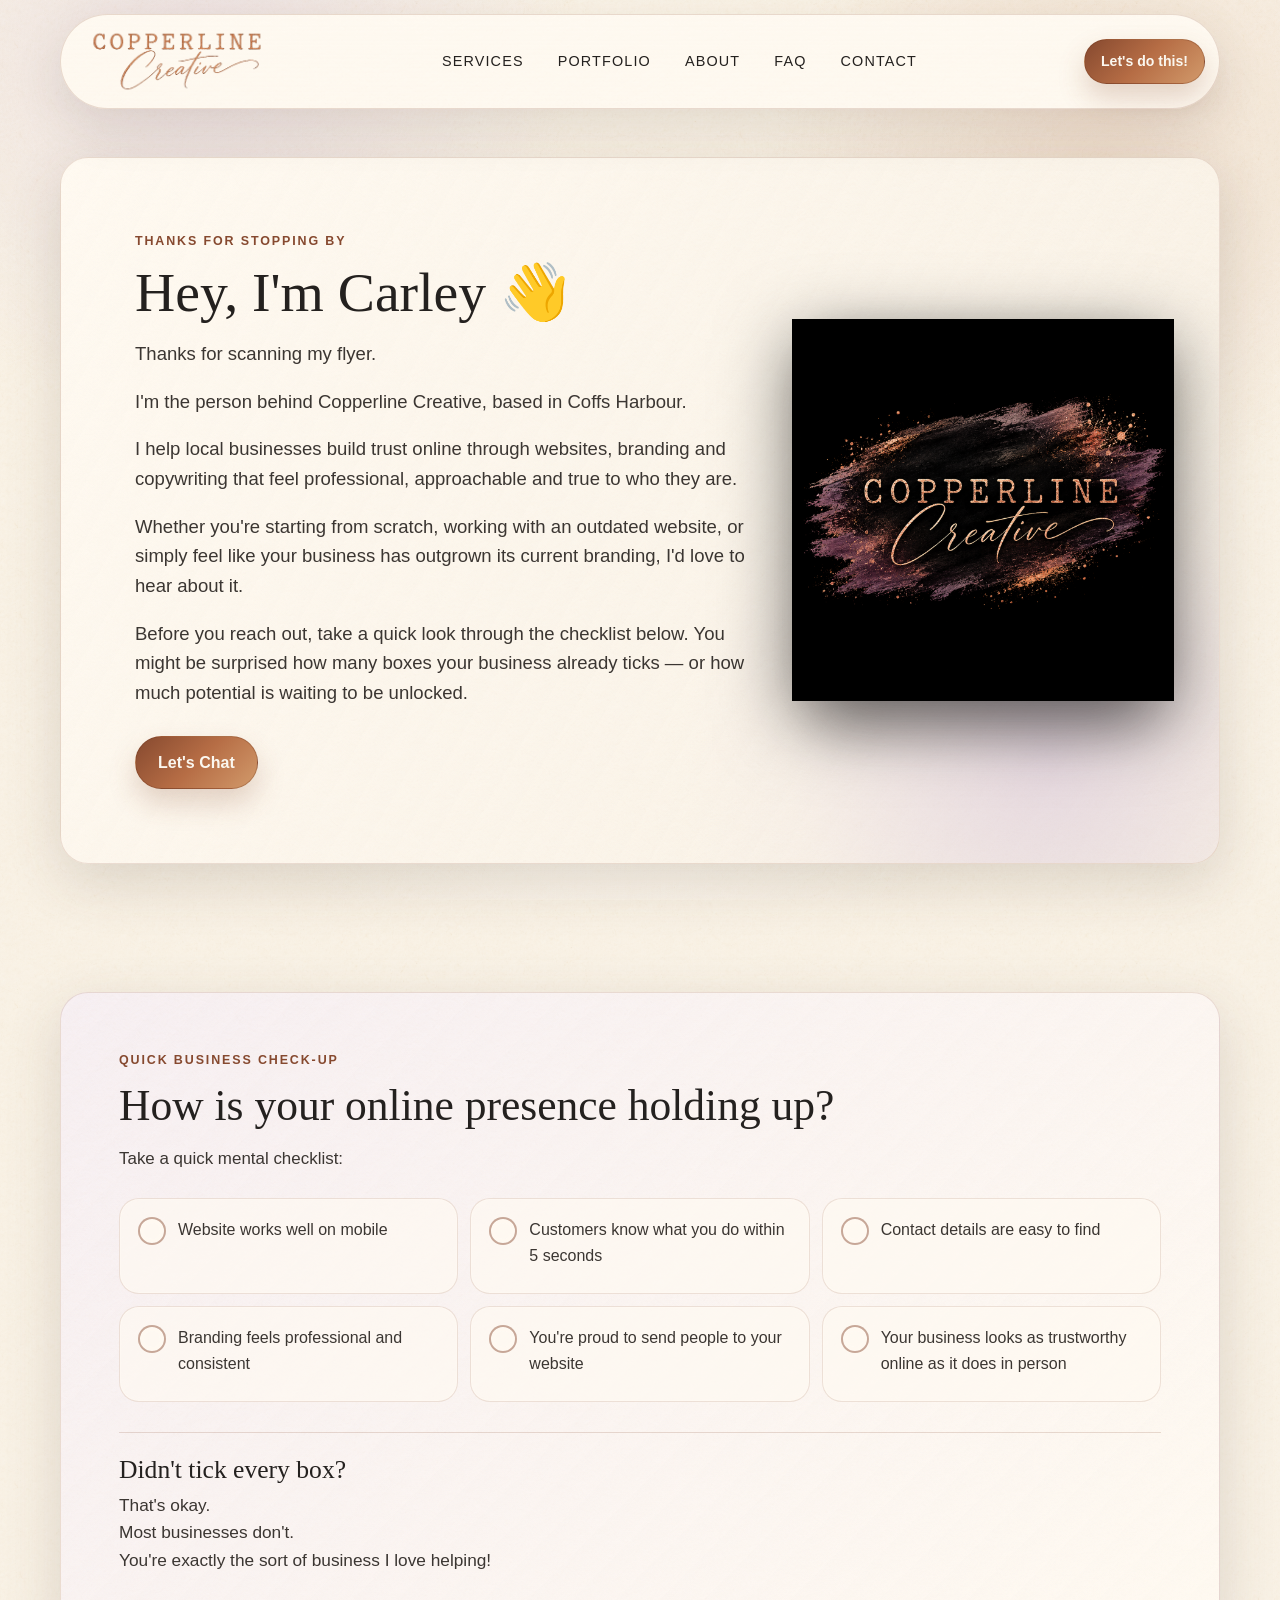
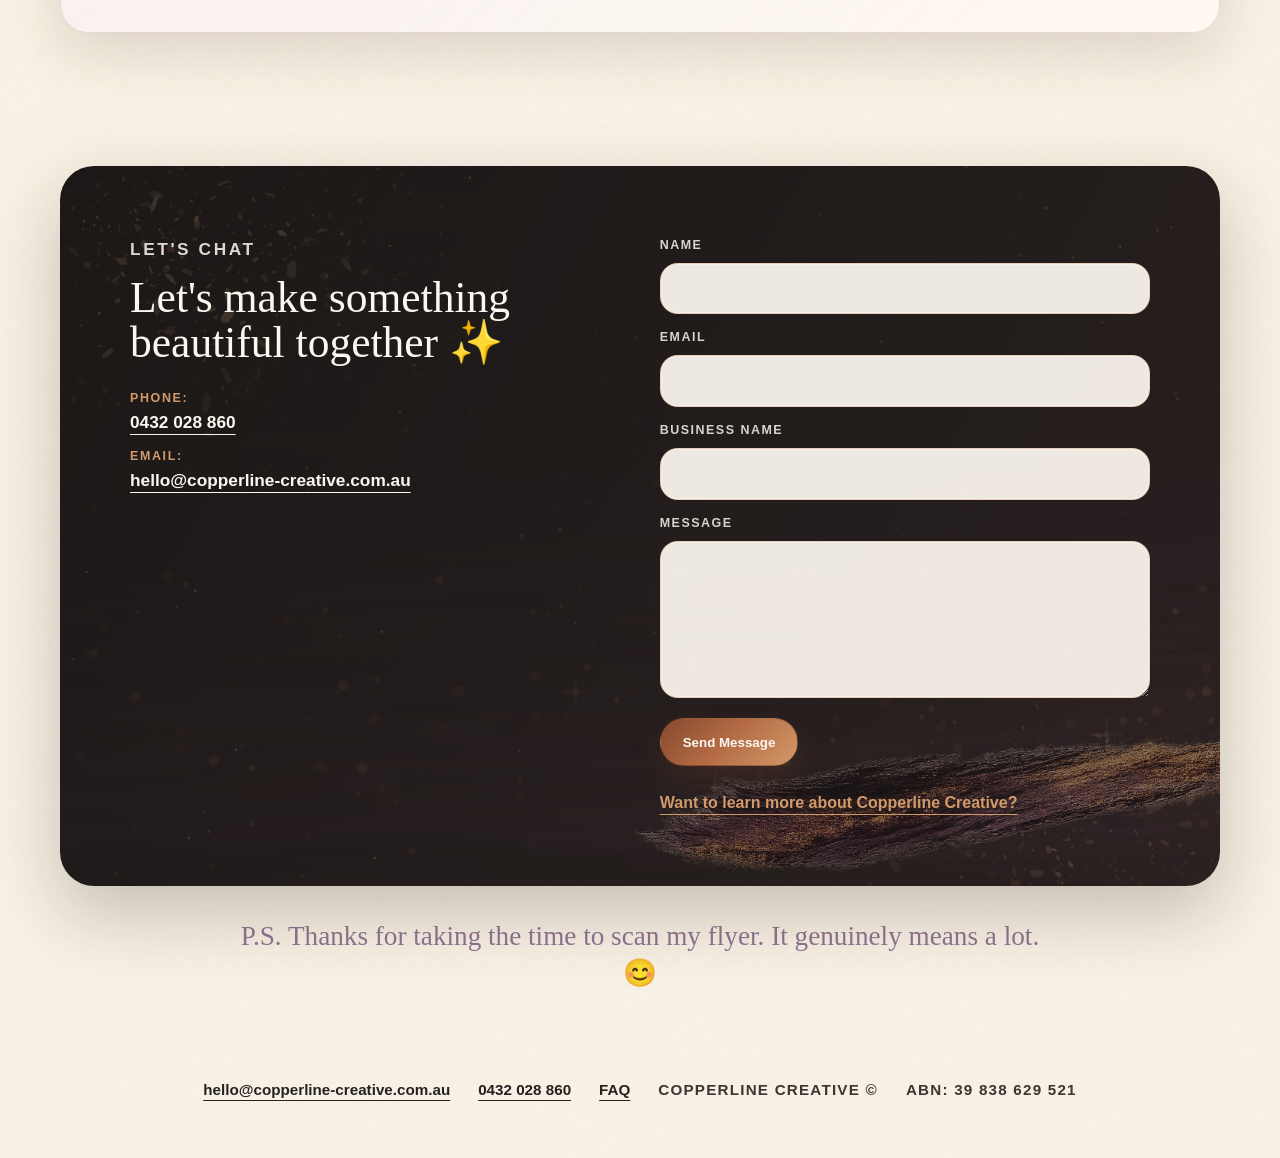
==== Copperline Creative/flyer/index.html @ 1ba13845 "Add flyer landing page" ====
<!doctype html>
<html lang="en">
  <head>
    <meta charset="utf-8">
    <meta name="viewport" content="width=device-width, initial-scale=1">
    <meta
      name="description"
      content="A warm welcome from Copperline Creative for local businesses who scanned Carley's printed flyer."
    >
    <title>Thanks for scanning | Copperline Creative</title>
    <link rel="icon" href="../Assets/brand/Favicon/favicon.ico">
    <link rel="apple-touch-icon" href="../Assets/brand/Favicon/apple-touch-icon.png">
    <link rel="stylesheet" href="../styles.css?v=flyer-20260601">
  </head>
  <body>
    <a class="skip-link" href="#main">Skip to content</a>

    <header class="site-header">
      <nav class="nav-wrap" aria-label="Primary navigation">
        <a class="brand-link" href="../index.html#main" aria-label="Copperline Creative home">
          <img
            src="../Assets/brand/logo/copperline-logo-header-transparent.png"
            alt="Copperline Creative"
          >
        </a>

        <div class="nav-links" aria-label="Site sections">
          <a href="../index.html#services">Services</a>
          <a href="../index.html#work">Portfolio</a>
          <a href="../index.html#about">About</a>
          <a href="../faq.html">FAQ</a>
          <a href="#contact">Contact</a>
        </div>

        <a class="button button-small" href="#contact">Let's do this!</a>
      </nav>
    </header>

    <main id="main">
      <section class="section-pad flyer-hero" aria-labelledby="flyer-hero-heading">
        <article class="bento-card flyer-hero-card">
          <div class="flyer-hero-copy">
            <p class="eyebrow">Thanks for stopping by</p>
            <h1 id="flyer-hero-heading">Hey, I'm Carley 👋</h1>
            <p>Thanks for scanning my flyer.</p>
            <p>
              I'm the person behind Copperline Creative, based in Coffs Harbour.
            </p>
            <p>
              I help local businesses build trust online through websites, branding and copywriting that feel professional, approachable and true to who they are.
            </p>
            <p>
              Whether you're starting from scratch, working with an outdated website, or simply feel like your business has outgrown its current branding, I'd love to hear about it.
            </p>
            <p>Before you reach out, take a quick look through the checklist below. You might be surprised how many boxes your business already ticks — or how much potential is waiting to be unlocked.</p>
            <a class="button" href="#contact">Let's Chat</a>
          </div>

          <div class="flyer-hero-mark" aria-label="Copperline Creative logo">
            <img
              src="../Assets/brand/logo/copperline-logo-smear-black.png"
              alt="Copperline Creative logo with black paint smear"
            >
          </div>
        </article>
      </section>

      <section class="section-pad flyer-check-section" aria-labelledby="check-heading">
        <article class="bento-card flyer-check-card">
          <div class="flyer-check-intro">
            <p class="eyebrow">Quick business check-up</p>
            <h2 id="check-heading">How is your online presence holding up?</h2>
            <p>Take a quick mental checklist:</p>
          </div>

          <div class="flyer-check-grid" aria-label="Online presence checklist">
            <p><span aria-hidden="true"></span> Website works well on mobile</p>
            <p><span aria-hidden="true"></span> Customers know what you do within 5 seconds</p>
            <p><span aria-hidden="true"></span> Contact details are easy to find</p>
            <p><span aria-hidden="true"></span> Branding feels professional and consistent</p>
            <p><span aria-hidden="true"></span> You're proud to send people to your website</p>
            <p><span aria-hidden="true"></span> Your business looks as trustworthy online as it does in person</p>
          </div>

          <div class="flyer-check-note">
            <h3>Didn't tick every box?</h3>
            <p>That's okay.</p>
            <p>Most businesses don't.</p>
            <p>You're exactly the sort of business I love helping!</p>
          </div>
        </article>
      </section>

      <section id="contact" class="section-pad flyer-contact-section" aria-labelledby="flyer-contact-heading">
        <article class="contact-panel flyer-contact-panel">
          <div class="contact-copy flyer-contact-copy">
            <p class="eyebrow">Let's chat</p>
            <h2 id="flyer-contact-heading">Let's make something beautiful together ✨</h2>
            <div class="flyer-contact-links" aria-label="Copperline Creative contact details">
              <p>
                <span>Phone:</span>
                <a href="tel:+61432028860">0432 028 860</a>
              </p>
              <p>
                <span>Email:</span>
                <a href="mailto:hello@copperline-creative.com.au">hello@copperline-creative.com.au</a>
              </p>
            </div>
          </div>

          <form
            class="flyer-contact-form"
            action="mailto:hello@copperline-creative.com.au"
            method="post"
            enctype="text/plain"
          >
            <label>
              <span>Name</span>
              <input type="text" name="name" autocomplete="name" required>
            </label>

            <label>
              <span>Email</span>
              <input type="email" name="email" autocomplete="email" required>
            </label>

            <label>
              <span>Business Name</span>
              <input type="text" name="business-name" autocomplete="organization">
            </label>

            <label>
              <span>Message</span>
              <textarea name="message" rows="5" required></textarea>
            </label>

            <button class="button" type="submit">Send Message</button>

            <a class="flyer-learn-more-link" href="../index.html">
              Want to learn more about Copperline Creative?
            </a>
          </form>

          <img
            class="contact-smear"
            src="../Assets/textures/paint-smears/source/copperline-smear-footer-transparent.png"
            alt=""
            aria-hidden="true"
          >
        </article>
      </section>

      <section class="flyer-signoff" aria-label="A note from Carley">
        <p>P.S. Thanks for taking the time to scan my flyer. It genuinely means a lot. 😊</p>
      </section>
    </main>

    <footer class="contact-section" aria-label="Copperline Creative contact details">
      <div class="footer-row">
        <a class="contact-link" href="mailto:hello@copperline-creative.com.au">
          hello@copperline-creative.com.au
        </a>

        <a class="contact-link" href="tel:+61432028860">0432 028 860</a>

        <a class="contact-link" href="../faq.html">FAQ</a>

        <span>Copperline Creative ©</span>

        <span>ABN: 39 838 629 521</span>
      </div>
    </footer>
  </body>
</html>
---- Copperline Creative/styles.css ----
:root {
  --ivory: #f7f0e5;
  --paper: #fbf7ef;
  --card: #fffaf2;
  --card-deep: #efe4d6;
  --charcoal: #24211f;
  --charcoal-soft: #3b3632;
  --copper: #b66d45;
  --copper-deep: #86492f;
  --bronze: #d29a6b;
  --lavender: #d7c5da;
  --lavender-deep: #8f7590;
  --sage-shadow: rgba(76, 54, 43, 0.16);
  --radius-lg: 28px;
  --radius-md: 20px;
  --max: 1160px;
}

* {
  box-sizing: border-box;
}

html {
  scroll-behavior: smooth;
}

body {
  margin: 0;
  color: var(--charcoal);
  font-family: Avenir, "Avenir Next", "Helvetica Neue", Arial, sans-serif;
  background-color: var(--ivory);
  background-image:
    linear-gradient(rgba(247, 240, 229, 0.5), rgba(247, 240, 229, 0.74)),
    url("Assets/textures/faint-noise-texture.png"),
    url("Assets/textures/warm-paper-texture.png");
  background-size: auto, 760px auto, 720px auto;
  line-height: 1.6;
}

body::before {
  position: fixed;
  inset: 0;
  z-index: -1;
  pointer-events: none;
  content: "";
  background:
    radial-gradient(circle at 16% 6%, rgba(215, 197, 218, 0.36), transparent 27%),
    radial-gradient(circle at 86% 18%, rgba(182, 109, 69, 0.15), transparent 25%),
    radial-gradient(circle at 48% 82%, rgba(255, 250, 242, 0.7), transparent 34%);
}

img {
  display: block;
  max-width: 100%;
}

a {
  color: inherit;
}

.skip-link {
  position: absolute;
  top: 12px;
  left: 12px;
  z-index: 20;
  padding: 10px 14px;
  color: var(--paper);
  background: var(--charcoal);
  border-radius: 999px;
  transform: translateY(-140%);
}

.skip-link:focus {
  transform: translateY(0);
}

.site-header {
  position: sticky;
  top: 0;
  z-index: 10;
  padding: 14px 22px 0;
}

.nav-wrap {
  width: min(var(--max), 100%);
  min-height: 76px;
  margin: 0 auto;
  padding: 10px 14px 10px 18px;
  display: flex;
  align-items: center;
  justify-content: space-between;
  gap: 18px;
  border: 1px solid rgba(134, 73, 47, 0.18);
  border-radius: 999px;
  background:
    linear-gradient(rgba(255, 250, 242, 0.88), rgba(255, 250, 242, 0.8)),
    url("Assets/textures/warm-paper-texture-card.png");
  background-size: cover;
  box-shadow: 0 18px 50px rgba(63, 43, 32, 0.12);
  backdrop-filter: blur(16px);
}

.brand-link {
  width: 196px;
  flex: 0 0 auto;
}

.nav-links {
  display: flex;
  align-items: center;
  gap: clamp(14px, 3vw, 34px);
  font-size: 0.9rem;
  letter-spacing: 0.08em;
  text-transform: uppercase;
}

.nav-links a {
  text-decoration: none;
}

.nav-links a:hover,
.contact-link:hover {
  color: var(--copper-deep);
}

.nav-links a[aria-current="page"] {
  color: var(--copper-deep);
  text-decoration: underline;
  text-decoration-thickness: 1px;
  text-underline-offset: 0.45em;
}

.button {
  display: inline-flex;
  align-items: center;
  justify-content: center;
  min-height: 48px;
  padding: 13px 22px;
  border: 1px solid rgba(105, 51, 28, 0.28);
  border-radius: 999px;
  color: var(--paper);
  background: linear-gradient(135deg, var(--copper-deep), var(--copper), var(--bronze));
  box-shadow: 0 14px 28px rgba(134, 73, 47, 0.22);
  font-weight: 800;
  text-decoration: none;
  white-space: nowrap;
  transition: transform 180ms ease, box-shadow 180ms ease, border-color 180ms ease;
}

.button:hover {
  transform: translateY(-1px);
  box-shadow: 0 18px 34px rgba(134, 73, 47, 0.25);
}

.button-small {
  min-height: 42px;
  padding: 10px 16px;
  font-size: 0.88rem;
  white-space: nowrap;
}

.button-ghost {
  color: var(--charcoal);
  background: rgba(255, 250, 242, 0.58);
  box-shadow: none;
}

.section-pad {
  width: min(var(--max), calc(100% - 32px));
  margin: 0 auto;
  padding: clamp(48px, 7vw, 86px) 0;
  scroll-margin-top: 128px;
}

.studio-board {
  padding-top: clamp(24px, 4.5vw, 48px);
}

.eyebrow,
.card-kicker {
  margin: 0 0 12px;
  color: var(--copper-deep);
  font-size: 0.78rem;
  font-weight: 900;
  letter-spacing: 0.15em;
  text-transform: uppercase;
}

h1,
h2,
h3,
p {
  overflow-wrap: anywhere;
}

h1,
h2,
h3 {
  margin: 0;
  line-height: 1.03;
  font-family: Charter, Georgia, "Times New Roman", serif;
  font-weight: 500;
}

h1 {
  font-size: clamp(2.35rem, 4.35vw, 4.1rem);
}

h2 {
  font-size: clamp(1.8rem, 3.4vw, 3.25rem);
}

h3 {
  font-size: clamp(1.26rem, 2vw, 1.8rem);
}

p {
  color: var(--charcoal-soft);
}

.bento-card {
  position: relative;
  overflow: hidden;
  border: 1px solid rgba(134, 73, 47, 0.16);
  border-radius: var(--radius-lg);
  background:
    linear-gradient(rgba(255, 250, 242, 0.86), rgba(255, 250, 242, 0.92)),
    url("Assets/textures/warm-paper-texture-card.png");
  background-size: cover;
  box-shadow: 0 18px 56px var(--sage-shadow);
}

.bento-card::after {
  position: absolute;
  inset: 0;
  pointer-events: none;
  content: "";
  opacity: 0.16;
  background-image: url("Assets/textures/faint-noise-texture.png");
  background-size: 560px auto;
  mix-blend-mode: multiply;
}

.dark-card {
  color: var(--paper);
  border-color: rgba(210, 154, 107, 0.34);
  background:
    linear-gradient(145deg, rgba(11, 10, 10, 0.97), rgba(44, 35, 34, 0.94)),
    url("Assets/backgrounds/about-me.png");
  background-size: 120% cover
  background-position: center top;
}

.dark-card::before {
  position: absolute;
  inset: 0;
  pointer-events: none;
  content: "";

  opacity: 0.34;
  background-image: url("Assets/backgrounds/about-me.png");
  background-size: cover;
  mix-blend-mode: screen;
}

.dark-card .card-kicker,
.dark-card .eyebrow {
  color: var(--bronze);
}

.dark-card p {
  color: rgba(251, 247, 239, 0.84);
}

.bento-board {
  display: grid;
  grid-template-columns: repeat(12, minmax(0, 1fr));
  grid-template-rows: repeat(5, minmax(98px, auto));
  gap: 18px;
}

.headline-card {
  grid-column: 6 / 13;
  grid-row: 2 / 6;
  padding: clamp(28px, 4.2vw, 48px);
  display: flex;
  flex-direction: column;
  justify-content: space-between;
}

.headline-card p:not(.eyebrow) {
  max-width: 650px;
  margin: 20px 0 0;
  font-size: clamp(1rem, 1.35vw, 1.15rem);
}

.hero-actions {
  display: flex;
  flex-wrap: wrap;
  gap: 14px;
  margin-top: 32px;
}

.brand-statement-card {
  grid-column: 1 / 6;
  grid-row: 2 / 6;
  min-height: 570px;
  display: grid;
  place-items: center;
  padding: 0;
  background: #030303;
}

.brand-statement-card img {
  position: relative;
  z-index: 1;
  width: min(610px, 116%);
  height: auto;
  max-width: none;
  filter: drop-shadow(0 22px 45px rgba(0, 0, 0, 0.52));
}

.brand-statement-card::before {
  display: none;
}

.compact-card,
.hero-work-card {
  padding: 26px;
}

.hero-work-card h2 {
  font-size: clamp(1.45rem, 2.15vw, 2.05rem);
}

.hero-work-card {
  grid-column: 6 / 13;
  grid-row: 4 / 6;
  min-height: 0;
  display: grid;
  grid-template-columns: minmax(190px, 0.44fr) 1fr;
}

.hero-work-card img {
  width: 100%;
  height: 100%;
  object-fit: cover;
  filter: saturate(0.88) contrast(0.95);
}

.hero-work-card div {
  padding: 24px;
  align-self: center;
}

.section-heading {
  max-width: 780px;
  margin-bottom: 30px;
}

.narrow-heading p:not(.eyebrow),
.portfolio-heading p:not(.eyebrow) {
  max-width: 680px;
  font-size: 1.05rem;
}

.service-row {
  display: grid;
  grid-template-columns: repeat(3, minmax(0, 1fr));
  gap: 18px;
}

.service-card {

  padding: clamp(26px, 3vw, 34px);

  min-height: 330px;

  position: relative;

  padding-bottom: 70px;

}
.service-price {
  position: absolute;
  right: clamp(26px, 3vw, 34px);
  bottom: clamp(26px, 3vw, 34px);

  margin: 0;
  font-size: 0.82rem;
  font-weight: 700;
  letter-spacing: 0.12em;
  text-transform: uppercase;
  color: #8a4a35;
}

.lavender-card {
  background:
    linear-gradient(rgba(245, 238, 246, 0.84), rgba(247, 240, 229, 0.88)),
    url("Assets/textures/warm-paper-texture-card.png");
}

.copper-card {
  background:
    linear-gradient(135deg, rgba(255, 250, 242, 0.92), rgba(235, 194, 166, 0.58)),
    url("Assets/textures/warm-paper-texture-card.png");
}

.service-icon-wrap {
  width: 58px;
  height: 58px;
  display: grid;
  place-items: center;
  flex: 0 0 auto;
  border-radius: 999px;
  background: rgba(255, 250, 242, 0.76);
  box-shadow: inset 0 0 0 1px rgba(134, 73, 47, 0.12);
}

.service-title-row {
  position: relative;
  z-index: 1;
  display: flex;
  align-items: center;
  gap: 14px;
  margin-bottom: 28px;
}

.service-title-row .card-kicker {
  margin: 0;
}

.service-icon-wrap img {
  width: 72%;
  height: 72%;
  object-fit: contain;
}

.values-strip {
  width: min(var(--max), calc(100% - 32px));
  margin: 0 auto;
  display: grid;
  grid-template-columns: repeat(3, minmax(0, 1fr));
  border: 1px solid rgba(134, 73, 47, 0.16);
  border-radius: 999px;
  background:
    linear-gradient(rgba(255, 250, 242, 0.88), rgba(255, 250, 242, 0.78)),
    url("Assets/textures/warm-paper-texture-card.png");
  background-size: cover;
  box-shadow: 0 18px 48px rgba(76, 54, 43, 0.12);
  overflow: hidden;
}

.value-item {
  display: flex;
  align-items: center;
  gap: 14px;
  min-width: 0;
  padding: 20px 24px;
}

.value-item + .value-item {
  border-left: 1px solid rgba(134, 73, 47, 0.14);
}

.value-icon {
  width: 84px;
  height: 84px;
  flex: 0 0 84px;
  object-fit: contain;
}

.value-item div {
  min-width: 0;
}

.value-item h2 {
  margin: 0;
  font-family: Avenir, "Avenir Next", "Helvetica Neue", Arial, sans-serif;
  font-size: 0.82rem;
  font-weight: 900;
  letter-spacing: 0.12em;
  text-transform: uppercase;
}

.value-item p {
  margin: 3px 0 0;
  font-size: 0.95rem;
}

.service-card h3 {
  margin-bottom: 14px;
}

.portfolio-strip {
  display: grid;
  grid-template-columns: repeat(3, minmax(0, 1fr));
  align-items: stretch;
  gap: 20px;
  padding-top: 10px;
}

.project-tile {
  min-width: 0;
}

.portfolio-proof-card {
  display: flex;
  flex-direction: column;
  padding: 14px;
  border: 1px solid rgba(134, 73, 47, 0.16);
  border-radius: 30px;
  background:
    linear-gradient(rgba(255, 250, 242, 0.8), rgba(255, 250, 242, 0.9)),
    url("Assets/textures/warm-paper-texture-card.png");
  background-size: cover;
  box-shadow: 0 18px 50px rgba(76, 54, 43, 0.13);
}

.project-image {

  aspect-ratio: 16 / 10;

  overflow: hidden;

  border: 1px solid rgba(134, 73, 47, 0.18);

  border-radius: 26px;

  background: var(--card-deep);

  box-shadow: 0 18px 48px rgba(76, 54, 43, 0.16);

  transition: transform 180ms ease, border-color 180ms ease, box-shadow 180ms ease;

}

.project-image-pair {
  display: grid;
  grid-template-columns: 1.08fr 0.92fr;
  gap: 10px;
  padding: 10px;
}

.project-tile:hover .project-image {
  transform: translateY(-4px);
  border-color: rgba(182, 109, 69, 0.56);
  box-shadow: 0 26px 56px rgba(76, 54, 43, 0.22);
}

.project-image img {
  width: 100%;
  height: 100%;
  object-fit: contain;
  object-position: center;
  filter: saturate(0.82) contrast(0.96);
  transition: transform 220ms ease, filter 220ms ease;
}

.project-image-pair img {
  border-radius: 18px;
}

.project-tile:hover .project-image img {
  transform: scale(1.025);
  filter: saturate(1) contrast(1.02);
}

.project-caption {
  padding: 22px 6px 4px;
}

.project-caption h3 {
  margin-bottom: 10px;
}

.scope-list {
  position: relative;
  z-index: 1;
  display: flex;
  flex-wrap: wrap;
  gap: 8px;
  list-style: none;
  margin: 18px 0 0;
  padding: 0;
}

.scope-list li {
  padding: 7px 10px;
  border: 1px solid rgba(134, 73, 47, 0.16);
  border-radius: 999px;
  color: var(--copper-deep);
  background: rgba(255, 250, 242, 0.7);
  font-size: 0.76rem;
  font-weight: 900;
  letter-spacing: 0.06em;
  text-transform: uppercase;
}

.concept-grid {
  aspect-ratio: 1 / 1;
  display: grid;
  grid-template-columns: repeat(2, minmax(0, 1fr));
  gap: 10px;
}

.concept-swatch {
  display: grid;
  place-items: center;
  overflow: hidden;
  border: 1px solid rgba(134, 73, 47, 0.16);
  border-radius: 22px;
  background: var(--card-deep);
  box-shadow: inset 0 0 0 1px rgba(255, 250, 242, 0.4);
}

.concept-swatch img {
  width: 100%;
  height: 100%;
  object-fit: cover;
}

.mark-swatch {
  padding: 20px;
  background: rgba(36, 33, 31, 0.96);
}

.mark-swatch img {
  height: auto;
  object-fit: contain;
}

.atmosphere-swatch {
  background: #090807;
}

.atmosphere-swatch img {
  width: 145%;
  max-width: none;
  opacity: 0.92;
}

.detail-swatch {
  background: linear-gradient(135deg, var(--charcoal), #4a3345);
}

.detail-swatch img {
  opacity: 0.72;
  mix-blend-mode: screen;
}

.about-process-grid {
  display: grid;
  grid-template-columns: 1.05fr 0.95fr;
  gap: 18px;
}

.about-card,
.process-card {
  padding: clamp(32px, 4.5vw, 54px);
}

.about-card {
  position: relative;
  overflow: hidden;
  isolation: isolate;
  background:
    linear-gradient(rgba(18, 12, 28, 0.26), rgba(18, 12, 28, 0.62)),
    url("Assets/backgrounds/about-me.png") center / cover no-repeat;
  background-color: transparent;
  background-size: 112% 112%;
  background-position: center;
}

.about-card::before,
.about-card::after {
  display: none;
}

.about-card p {
  max-width: 720px;
  font-size: 1.05rem;
}

.process-card {
  background:
    linear-gradient(rgba(245, 238, 246, 0.76), rgba(255, 250, 242, 0.9)),
    url("Assets/textures/warm-paper-texture-card.png");
}

.process-list {
  position: relative;
  z-index: 1;
  list-style: none;
  margin: 28px 0 0;
  padding: 0;
  display: grid;
  gap: 16px;
}

.process-list li {
  padding-top: 18px;
  border-top: 1px solid rgba(134, 73, 47, 0.18);
}

.process-list span {
  display: inline-flex;
  margin-bottom: 8px;
  color: var(--copper-deep);
  font-size: 0.78rem;
  font-weight: 900;
  letter-spacing: 0.14em;
}

.process-list h3 {
  margin-bottom: 8px;
}

.faq-hero {
  padding-top: clamp(24px, 4.5vw, 48px);
  padding-bottom: clamp(28px, 5vw, 58px);
}

.faq-hero-card {
  min-height: 430px;
  display: grid;
  grid-template-columns: minmax(0, 1fr) minmax(220px, 0.42fr);
  align-items: center;
  gap: clamp(24px, 5vw, 70px);
  padding: clamp(34px, 6vw, 74px);
  background:
    linear-gradient(120deg, rgba(255, 250, 242, 0.9), rgba(247, 240, 229, 0.72)),
    url("Assets/textures/warm-paper-texture-card.png");
}

.faq-hero-card::before {
  position: absolute;
  right: -14%;
  bottom: -34%;
  width: min(680px, 68vw);
  aspect-ratio: 1 / 1;
  pointer-events: none;
  content: "";
  background:
    radial-gradient(circle, rgba(215, 197, 218, 0.52), rgba(215, 197, 218, 0.08) 48%, transparent 68%);
}

.faq-hero-copy,
.faq-hero-mark,
.faq-item summary,
.faq-item p {
  position: relative;
  z-index: 1;
}

.faq-hero-copy p:not(.eyebrow) {
  max-width: 690px;
  margin: 20px 0 0;
  font-size: clamp(1.02rem, 1.45vw, 1.2rem);
}

.faq-hero-mark {
  width: min(260px, 100%);
  justify-self: center;
  opacity: 0.9;
  filter: drop-shadow(0 22px 34px rgba(76, 54, 43, 0.14));
}

.faq-section {
  padding-top: 26px;
}

.faq-list {
  display: grid;
  gap: 14px;
}

.faq-item {
  padding: 0;
}

.faq-item:nth-child(3n + 2) {
  background:
    linear-gradient(rgba(245, 238, 246, 0.78), rgba(255, 250, 242, 0.9)),
    url("Assets/textures/warm-paper-texture-card.png");
}

.faq-item:nth-child(3n) {
  background:
    linear-gradient(135deg, rgba(255, 250, 242, 0.92), rgba(235, 194, 166, 0.42)),
    url("Assets/textures/warm-paper-texture-card.png");
}

.faq-item summary {
  display: flex;
  align-items: center;
  justify-content: space-between;
  gap: 18px;
  padding: clamp(20px, 3vw, 28px);
  color: var(--charcoal);
  font-family: Charter, Georgia, "Times New Roman", serif;
  font-size: clamp(1.18rem, 2vw, 1.55rem);
  line-height: 1.12;
  cursor: pointer;
  list-style: none;
}

.faq-item summary::-webkit-details-marker {
  display: none;
}

.faq-item summary::after {
  width: 34px;
  height: 34px;
  display: grid;
  place-items: center;
  flex: 0 0 auto;
  border: 1px solid rgba(134, 73, 47, 0.18);
  border-radius: 999px;
  color: var(--copper-deep);
  background: rgba(255, 250, 242, 0.72);
  content: "+";
  font-family: Avenir, "Avenir Next", "Helvetica Neue", Arial, sans-serif;
  font-size: 1.35rem;
  font-weight: 700;
  line-height: 1;
}

.faq-item[open] summary::after {
  content: "−";
}

.faq-item p {
  max-width: 920px;
  margin: -8px 0 0;
  padding: 0 clamp(20px, 3vw, 28px) clamp(22px, 3vw, 30px);
  font-size: 1.02rem;
}

.faq-cta-wrap {
  padding-top: 22px;
}

.faq-cta-panel {
  min-height: 340px;
}

.contact-section {
  width: min(var(--max), calc(100% - 32px));
  margin: 0 auto;
  padding: 24px 0 56px;
  scroll-margin-top: 128px;
}

.contact-panel {
  position: relative;
  overflow: hidden;
  min-height: 420px;
  display: flex;
  align-items: center;
  padding: clamp(34px, 6vw, 70px);
  border-radius: 34px;
  color: var(--paper);
  background:
    linear-gradient(120deg, rgba(28, 25, 24, 0.94), rgba(44, 35, 34, 0.88)),
    url("Assets/backgrounds/copperline-footer-background-web.png");
  background-size: cover;
  background-position: center;
  box-shadow: 0 28px 70px rgba(40, 30, 26, 0.24);
}

.contact-panel::before {
  position: absolute;
  inset: 0;
  pointer-events: none;
  content: "";
  opacity: 0.32;
  background-image: url("Assets/textures/copper-speckle-overlay.png");
  background-size: cover;
  mix-blend-mode: screen;
}

.contact-copy,
.footer-row {
  position: relative;
  z-index: 1;
}

.contact-copy p {
  max-width: 630px;
  color: rgba(251, 247, 239, 0.86);
  font-size: 1.08rem;
}

.contact-copy h2 {
  max-width: 760px;
}

.contact-copy .button {
  margin-top: 20px;
}

.contact-smear {
  position: absolute;
  right: -80px;
  bottom: -24px;
  width: min(680px, 70vw);
  opacity: 0.42;
}

.footer-row {
  display: flex;
  align-items: center;
  justify-content: center;
  flex-wrap: wrap;
  gap: 16px 28px;
  padding: 18px 24px 0;
  color: var(--charcoal-soft);
  font-size: 0.95rem;
}

.footer-row span {
  font-weight: 800;
  letter-spacing: 0.08em;
  text-transform: uppercase;
}

.contact-link {
  color: var(--charcoal);
  font-weight: 800;
  text-decoration-thickness: 1px;
  text-underline-offset: 0.35em;
}

.flyer-hero {
  padding-top: clamp(24px, 4.5vw, 48px);
  padding-bottom: clamp(34px, 5.5vw, 66px);
}

.flyer-hero-card {
  min-height: 560px;
  display: grid;
  grid-template-columns: minmax(0, 1fr) minmax(280px, 0.52fr);
  align-items: center;
  gap: clamp(24px, 5vw, 70px);
  padding: clamp(34px, 6vw, 74px);
  background:
    linear-gradient(120deg, rgba(255, 250, 242, 0.91), rgba(247, 240, 229, 0.72)),
    url("Assets/textures/warm-paper-texture-card.png");
}

.flyer-hero-card::before {
  position: absolute;
  right: -18%;
  bottom: -38%;
  width: min(760px, 72vw);
  aspect-ratio: 1 / 1;
  pointer-events: none;
  content: "";
  background:
    radial-gradient(circle, rgba(215, 197, 218, 0.58), rgba(215, 197, 218, 0.08) 48%, transparent 68%);
}

.flyer-hero-copy,
.flyer-hero-mark,
.flyer-check-intro,
.flyer-check-grid,
.flyer-check-note,
.flyer-contact-copy,
.flyer-contact-form {
  position: relative;
  z-index: 1;
  min-width: 0;
}

.flyer-hero-copy p:not(.eyebrow) {
  max-width: 700px;
  margin: 18px 0 0;
  font-size: clamp(1.02rem, 1.45vw, 1.18rem);
}

.flyer-hero-copy .button {
  margin-top: 28px;
}

.flyer-hero-mark {
  display: grid;
  place-items: center;
  min-height: 360px;
  border-radius: var(--radius-lg);
  background: #030303;
  box-shadow: 0 24px 54px rgba(36, 33, 31, 0.22);
}

.flyer-hero-mark img {
  width: min(440px, 118%);
  max-width: none;
  filter: drop-shadow(0 20px 36px rgba(0, 0, 0, 0.52));
}

.flyer-section {
  padding-top: clamp(34px, 5.6vw, 70px);
}

.flyer-card-grid {
  display: grid;
  grid-template-columns: repeat(4, minmax(0, 1fr));
  gap: 18px;
}

.flyer-reason-card {
  min-height: 280px;
  padding: clamp(24px, 2.8vw, 32px);
  transition: transform 180ms ease, border-color 180ms ease, box-shadow 180ms ease;
}

.flyer-reason-card:hover,
.flyer-project-card:hover .flyer-project-placeholder {
  transform: translateY(-4px);
  border-color: rgba(182, 109, 69, 0.48);
  box-shadow: 0 24px 56px rgba(76, 54, 43, 0.18);
}

.flyer-reason-card h3 {
  margin-bottom: 14px;
}

.flyer-check-section {
  padding-top: clamp(34px, 5vw, 62px);
  padding-bottom: clamp(34px, 5vw, 62px);
}

.flyer-check-card {
  padding: clamp(30px, 5vw, 58px);
  background:
    linear-gradient(135deg, rgba(245, 238, 246, 0.76), rgba(255, 250, 242, 0.92)),
    url("Assets/textures/warm-paper-texture-card.png");
}

.flyer-check-intro {
  max-width: 760px;
  margin-bottom: 26px;
}

.flyer-check-intro p:not(.eyebrow) {
  font-size: 1.06rem;
}

.flyer-check-grid {
  display: grid;
  grid-template-columns: repeat(3, minmax(0, 1fr));
  gap: 12px;
}

.flyer-check-grid p {
  min-height: 96px;
  display: flex;
  align-items: flex-start;
  gap: 12px;
  margin: 0;
  padding: 18px;
  border: 1px solid rgba(134, 73, 47, 0.14);
  border-radius: 20px;
  background: rgba(255, 250, 242, 0.6);
  box-shadow: inset 0 0 0 1px rgba(255, 250, 242, 0.42);
}

.flyer-check-grid span {
  width: 28px;
  height: 28px;
  display: grid;
  place-items: center;
  flex: 0 0 auto;
  border: 2px solid rgba(134, 73, 47, 0.46);
  border-radius: 999px;
  background: rgba(255, 250, 242, 0.46);
  box-shadow: inset 0 0 0 4px rgba(255, 250, 242, 0.52);
}

.flyer-check-note {
  margin-top: 30px;
  padding-top: 24px;
  border-top: 1px solid rgba(134, 73, 47, 0.18);
}

.flyer-check-note h3 {
  margin-bottom: 8px;
}

.flyer-check-note p {
  margin: 0;
  font-size: 1.08rem;
}

.flyer-project-grid {
  display: grid;
  grid-template-columns: repeat(2, minmax(0, 1fr));
  gap: 20px;
  max-width: 860px;
}

.flyer-project-card {
  text-decoration: none;
}

.flyer-project-placeholder {
  aspect-ratio: 16 / 10;
  display: grid;
  place-items: center;
  overflow: hidden;
  border: 1px dashed rgba(134, 73, 47, 0.28);
  border-radius: 24px;
  color: var(--copper-deep);
  background:
    linear-gradient(135deg, rgba(255, 250, 242, 0.78), rgba(215, 197, 218, 0.34)),
    url("Assets/textures/warm-paper-texture-card.png");
  text-decoration: none;
  transition: transform 180ms ease, border-color 180ms ease, box-shadow 180ms ease;
}

.flyer-project-placeholder span {
  position: relative;
  z-index: 1;
  font-size: 0.76rem;
  font-weight: 900;
  letter-spacing: 0.12em;
  text-transform: uppercase;
}

.flyer-project-card .project-caption p {
  margin: 0;
  color: var(--copper-deep);
  font-weight: 900;
  letter-spacing: 0.08em;
  text-transform: uppercase;
}

.flyer-contact-section {
  padding-top: clamp(38px, 5.5vw, 72px);
  padding-bottom: 24px;
  scroll-margin-top: 128px;
}

.flyer-contact-panel {
  display: grid;
  grid-template-columns: minmax(0, 0.95fr) minmax(320px, 1fr);
  gap: clamp(28px, 5vw, 64px);
  align-items: start;
}

.flyer-contact-links {
  display: grid;
  gap: 10px;
  margin-top: 24px;
}

.flyer-contact-links p {
  margin: 0;
}

.flyer-contact-links span {
  display: block;
  color: var(--bronze);
  font-size: 0.78rem;
  font-weight: 900;
  letter-spacing: 0.13em;
  text-transform: uppercase;
}

.flyer-contact-links a {
  color: var(--paper);
  font-weight: 800;
  text-decoration-thickness: 1px;
  text-underline-offset: 0.35em;
}

.flyer-contact-form {
  display: grid;
  gap: 14px;
}

.flyer-contact-form label {
  display: grid;
  gap: 7px;
}

.flyer-contact-form label span {
  color: rgba(251, 247, 239, 0.84);
  font-size: 0.78rem;
  font-weight: 900;
  letter-spacing: 0.12em;
  text-transform: uppercase;
}

.flyer-contact-form input,
.flyer-contact-form textarea {
  width: 100%;
  border: 1px solid rgba(210, 154, 107, 0.32);
  border-radius: 18px;
  color: var(--charcoal);
  background: rgba(255, 250, 242, 0.92);
  box-shadow: inset 0 0 0 1px rgba(255, 250, 242, 0.38);
  font: inherit;
}

.flyer-contact-form input {
  min-height: 50px;
  padding: 12px 16px;
}

.flyer-contact-form textarea {
  min-height: 132px;
  padding: 14px 16px;
  resize: vertical;
}

.flyer-contact-form input:focus,
.flyer-contact-form textarea:focus {
  outline: 2px solid rgba(215, 197, 218, 0.82);
  outline-offset: 2px;
}

.flyer-contact-form .button {
  width: fit-content;
  margin-top: 6px;
  cursor: pointer;
}

.flyer-learn-more-link {
  width: fit-content;
  margin-top: 10px;
  color: var(--bronze);
  font-weight: 900;
  text-decoration-thickness: 1px;
  text-underline-offset: 0.35em;
  transition: color 180ms ease, text-decoration-color 180ms ease;
}

.flyer-learn-more-link:hover {
  color: var(--paper);
  text-decoration-color: var(--bronze);
}

.flyer-signoff {
  width: min(820px, calc(100% - 32px));
  margin: 0 auto;
  padding: 8px 0 44px;
  text-align: center;
}

.flyer-signoff p {
  margin: 0;
  color: var(--lavender-deep);
  font-family: "Bradley Hand", "Segoe Print", "Comic Sans MS", cursive;
  font-size: clamp(1.22rem, 2.5vw, 1.7rem);
  line-height: 1.35;
}

@media (max-width: 1040px) {
  .bento-board {
    grid-template-columns: repeat(8, minmax(0, 1fr));
    grid-template-rows: none;
    grid-auto-rows: minmax(122px, auto);
  }

  .headline-card,
  .brand-statement-card {
    grid-column: span 4;
    grid-row: span 3;
  }

  .hero-work-card {
    grid-column: span 4;
    grid-row: span 2;
  }

  .about-process-grid,
  .portfolio-strip,
  .faq-hero-card,
  .flyer-hero-card,
  .flyer-contact-panel {
    grid-template-columns: 1fr;
  }

  .faq-hero-mark {
    width: min(210px, 70%);
  }

  .flyer-card-grid,
  .flyer-check-grid {
    grid-template-columns: repeat(2, minmax(0, 1fr));
  }

  .flyer-hero-mark {
    min-height: 300px;
  }
}

@media (max-width: 760px) {
  .site-header {
    position: static;
    padding-inline: 14px;
  }

  .nav-wrap {
    border-radius: 28px;
    flex-wrap: wrap;
    justify-content: center;
    padding: 14px;
  }

  .brand-link {
    width: 210px;
  }

  .nav-links {
    order: 3;
    width: 100%;
    flex-wrap: wrap;
    justify-content: center;
    gap: 12px;
    padding: 6px 0 2px;
    font-size: 0.76rem;
  }

  .button-small {
    width: 100%;
  }

  .section-pad {
    width: min(100% - 24px, var(--max));
    padding: 50px 0;
  }

  h1 {
    font-size: clamp(2.5rem, 12vw, 3.85rem);
  }

  h2 {
    font-size: clamp(1.85rem, 10vw, 2.85rem);
  }

  .bento-board,
  .portfolio-strip,
  .service-row,
  .flyer-card-grid,
  .flyer-check-grid,
  .flyer-project-grid {
    display: grid;
    grid-template-columns: 1fr;
    grid-auto-rows: auto;
  }

  .values-strip {
    grid-template-columns: 1fr;
    border-radius: 28px;
  }

  .value-item + .value-item {
    border-left: 0;
    border-top: 1px solid rgba(134, 73, 47, 0.14);
  }

  .headline-card,
  .brand-statement-card,
  .hero-work-card {
    grid-column: auto;
    grid-row: auto;
    margin: 0;
  }

  .brand-statement-card {
    min-height: 360px;
  }

  .brand-statement-card img {
    width: min(420px, 120%);
  }

  .hero-work-card {
    grid-template-columns: 1fr;
  }

  .hero-work-card img,
  .project-image {
    aspect-ratio: 1 / 1;
  }

  .service-card {
    min-height: 0;
  }

  .contact-section {
    width: min(100% - 24px, var(--max));
  }

  .contact-panel {
    padding: 30px 20px;
    border-radius: 26px;
  }

  .faq-hero-card {
    min-height: 0;
    gap: 22px;
    padding: 36px 22px 34px;
    border-radius: 28px;
  }

  .faq-hero-copy {
    min-width: 0;
    padding: 2px 0;
  }

  .faq-hero,
  .faq-section,
  .faq-cta-wrap {
    width: min(100% - 24px, var(--max));
  }

  .faq-hero {
    padding-top: 38px;
    padding-bottom: 30px;
  }

  .faq-section {
    padding-top: 28px;
    padding-bottom: 38px;
  }

  .faq-cta-wrap {
    padding-top: 18px;
    padding-bottom: 28px;
  }

  .faq-hero .eyebrow,
  .faq-section .eyebrow,
  .faq-cta-wrap .eyebrow {
    display: block;
    width: fit-content;
    max-width: 100%;
    margin: 0 0 14px;
    padding: 4px 0;
    overflow: visible;
    font-size: 0.78rem;
    font-weight: 900;
    line-height: 1.5;
    letter-spacing: 0.13em;
  }

  .faq-hero .eyebrow {
    margin-bottom: 16px;
  }

  .faq-hero-copy p:not(.eyebrow) {
    margin-top: 18px;
    line-height: 1.62;
    overflow-wrap: break-word;
  }

  .faq-hero-mark {
    justify-self: start;
    width: 150px;
    margin-top: 10px;
  }

  .faq-list {
    width: 100%;
    gap: 14px;
  }

  .faq-item {
    width: 100%;
    min-width: 0;
    overflow: hidden;
    border: 1px solid rgba(134, 73, 47, 0.17);
    border-radius: 24px;
    box-shadow: 0 16px 38px rgba(76, 54, 43, 0.12);
  }

  .faq-item summary {
    align-items: center;
    gap: 16px;
    min-width: 0;
    padding: 22px 20px;
    font-size: clamp(1.12rem, 5.6vw, 1.34rem);
    line-height: 1.2;
    overflow-wrap: break-word;
    text-wrap: pretty;
  }

  .faq-item summary::marker {
    content: "";
  }

  .faq-item summary::after {
    width: 32px;
    height: 32px;
    margin-top: 0;
    font-size: 1.15rem;
    box-shadow: inset 0 0 0 1px rgba(255, 250, 242, 0.48);
  }

  .faq-item p {
    margin: -2px 0 0;
    padding: 0 20px 24px;
    font-size: 0.98rem;
    line-height: 1.72;
    overflow-wrap: break-word;
  }

  .faq-cta-panel {
    min-height: 310px;
  }

  .faq-cta-panel .contact-copy p {
    line-height: 1.62;
  }

  .faq-cta-panel .eyebrow {
    color: var(--bronze);
    font-size: 0.78rem;
    line-height: 1.35;
  }

  .faq-cta-panel .button {
    width: auto;
  }

  .flyer-hero,
  .flyer-section,
  .flyer-check-section,
  .flyer-contact-section {
    width: min(100% - 24px, var(--max));
  }

  .flyer-hero {
    padding-top: 38px;
    padding-bottom: 30px;
  }

  .flyer-hero-card {
    min-height: 0;
    gap: 24px;
    padding: 38px 24px 36px;
    border-radius: 28px;
  }

  .flyer-hero-card::before {
    display: none;
  }

  .flyer-hero-copy p:not(.eyebrow) {
    line-height: 1.64;
  }

  .flyer-hero-copy h1 {
    max-width: 100%;
    font-size: clamp(2.3rem, 11vw, 3.05rem);
    overflow-wrap: break-word;
  }

  .flyer-hero-mark {
    min-height: 240px;
    border-radius: 24px;
  }

  .flyer-hero-mark img {
    width: min(320px, 100%);
    max-width: 100%;
  }

  .flyer-reason-card {
    min-height: 0;
    border-radius: 24px;
  }

  .flyer-check-card {
    padding: 30px 20px;
    border-radius: 26px;
  }

  .flyer-check-grid p {
    min-height: 0;
  }

  .flyer-contact-panel {
    gap: 26px;
  }

  .flyer-contact-form .button {
    width: 100%;
  }

  .flyer-learn-more-link {
    width: 100%;
    text-align: center;
  }

  .flyer-signoff {
    width: min(100% - 24px, var(--max));
    padding-bottom: 28px;
  }
  .portfolio-link {

  color: inherit;

  text-decoration: none;

  cursor: pointer;

}

.portfolio-link:hover .concept-swatch {

  border-color: rgba(184, 104, 59, 0.48);

}

.portfolio-link:hover img {

  transform: scale(1.03);

}
.service-card {

  display: flex;

  flex-direction: column;

}

.service-price {

  margin-top: auto;

  align-self: flex-end;

  font-family: inherit;

  font-size: 0.9rem;

  font-weight: 700;

  letter-spacing: 0.08em;

  text-transform: uppercase;

  color: #8a4a35;

}
.service-price {

  margin-top: auto;

  align-self: flex-end;

  padding-top: 2rem;

  font-size: 0.85rem;

  font-weight: 700;

  letter-spacing: 0.12em;

  text-transform: uppercase;

  color: #8b4b34;

}
.service-price {

  margin-top: auto;

  align-self: flex-end;

  padding-top: 2rem;

  font-size: 0.85rem;

  font-weight: 700;

  letter-spacing: 0.12em;

  text-transform: uppercase;

  color: #8b4b34;

  border-top: 1px solid rgba(139, 75, 52, 0.22);

}
}

@media (max-width: 430px) {
  .flyer-hero-copy h1 {
    font-size: clamp(2.15rem, 10vw, 2.55rem);
  }

  .flyer-hero-copy p:not(.eyebrow) {
    font-size: 1rem;
  }

  .flyer-hero-card {
    padding-inline: 20px;
  }
}

@media (max-width: 760px) {
  main#main .faq-hero {
    width: min(100% - 24px, var(--max));
    padding-top: 38px;
    padding-bottom: 30px;
    overflow: visible;
  }

  main#main .faq-hero .faq-hero-card.bento-card {
    min-height: 0;
    gap: 24px;
    padding: 38px 24px 36px;
    overflow: visible;
    border-radius: 28px;
  }

  main#main .faq-hero .faq-hero-card.bento-card::before {
    display: none;
  }

  main#main .faq-hero .faq-hero-copy {
    min-width: 0;
    padding: 4px 0 0;
    overflow: visible;
    transform: none;
  }

  main#main .faq-hero .eyebrow,
  main#main .faq-section .eyebrow,
  main#main .faq-cta-wrap .eyebrow {
    display: block;
    width: fit-content;
    max-width: 100%;
    margin: 0 0 16px;
    padding: 5px 0;
    overflow: visible;
    transform: none;
    font-size: 0.78rem;
    line-height: 1.5;
    letter-spacing: 0.13em;
  }

  main#main .faq-hero .faq-hero-copy p:not(.eyebrow) {
    margin-top: 18px;
    line-height: 1.64;
  }

  main#main .faq-list {
    width: 100%;
    display: grid;
    gap: 14px;
    margin: 0;
    padding: 0;
    overflow: visible;
  }

  main#main .faq-list details.faq-item,
  main#main .faq-list details.faq-item.bento-card {
    width: 100%;
    min-width: 0;
    margin: 0;
    padding: 0;
    overflow: hidden;
    border: 1px solid rgba(134, 73, 47, 0.17);
    border-radius: 24px;
    background:
      linear-gradient(rgba(255, 250, 242, 0.9), rgba(255, 250, 242, 0.94)),
      url("Assets/textures/warm-paper-texture-card.png");
    background-size: cover;
    box-shadow: 0 16px 38px rgba(76, 54, 43, 0.12);
  }

  main#main .faq-list details.faq-item:nth-child(3n + 2) {
    background:
      linear-gradient(rgba(245, 238, 246, 0.8), rgba(255, 250, 242, 0.92)),
      url("Assets/textures/warm-paper-texture-card.png");
  }

  main#main .faq-list details.faq-item:nth-child(3n) {
    background:
      linear-gradient(135deg, rgba(255, 250, 242, 0.94), rgba(235, 194, 166, 0.42)),
      url("Assets/textures/warm-paper-texture-card.png");
  }

  main#main .faq-list details.faq-item summary {
    position: relative;
    z-index: 1;
    display: flex;
    align-items: center;
    justify-content: space-between;
    gap: 16px;
    min-height: 76px;
    margin: 0;
    padding: 22px 20px;
    color: var(--charcoal);
    font-family: Charter, Georgia, "Times New Roman", serif;
    font-size: clamp(1.12rem, 5.6vw, 1.34rem);
    line-height: 1.2;
    list-style: none;
    list-style-type: none;
    list-style-image: none;
    list-style-position: outside;
    cursor: pointer;
    overflow: visible;
    -webkit-appearance: none;
    appearance: none;
  }

  main#main .faq-list details.faq-item summary::-webkit-details-marker {
    display: none !important;
    opacity: 0 !important;
    visibility: hidden !important;
    width: 0 !important;
    height: 0 !important;
    margin: 0 !important;
    padding: 0 !important;
    content: "" !important;
  }

  main#main .faq-list details.faq-item summary::marker {
    display: none !important;
    opacity: 0 !important;
    visibility: hidden !important;
    font-size: 0 !important;
    line-height: 0 !important;
    content: "" !important;
  }

  main#main .faq-list details.faq-item summary::before {
    display: none !important;
    content: "" !important;
  }

  main#main .faq-list details.faq-item summary::after {
    width: 32px;
    height: 32px;
    display: grid;
    place-items: center;
    flex: 0 0 32px;
    margin: 0 0 0 12px;
    border: 1px solid rgba(134, 73, 47, 0.18);
    border-radius: 999px;
    color: var(--copper-deep);
    background: rgba(255, 250, 242, 0.78);
    box-shadow: inset 0 0 0 1px rgba(255, 250, 242, 0.48);
    content: "+";
    font-family: Avenir, "Avenir Next", "Helvetica Neue", Arial, sans-serif;
    font-size: 1.15rem;
    font-weight: 700;
    line-height: 1;
    text-align: center;
  }

  main#main .faq-list details.faq-item[open] summary::after {
    content: "−";
  }

  main#main .faq-list details.faq-item p {
    position: relative;
    z-index: 1;
    max-width: none;
    margin: -4px 0 0;
    padding: 0 20px 24px;
    color: var(--charcoal-soft);
    font-size: 0.98rem;
    line-height: 1.72;
    overflow-wrap: break-word;
  }
}
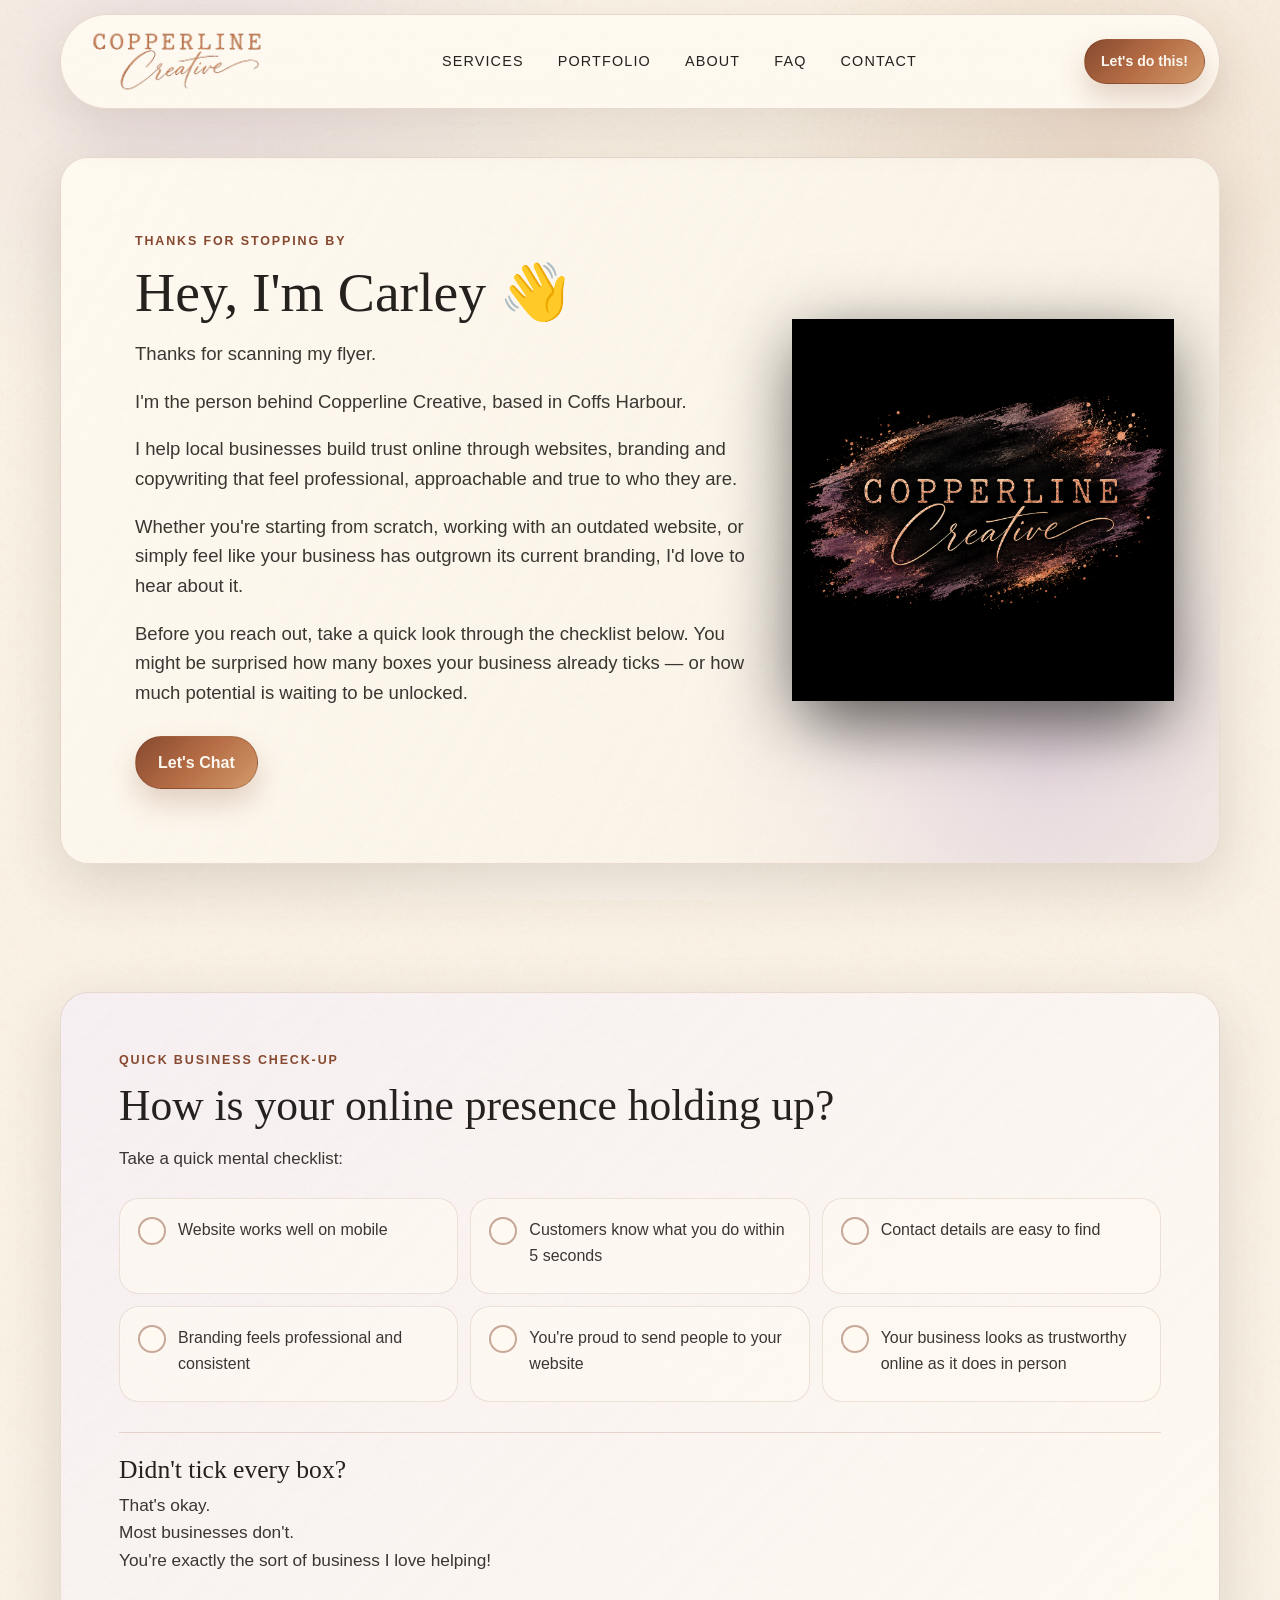
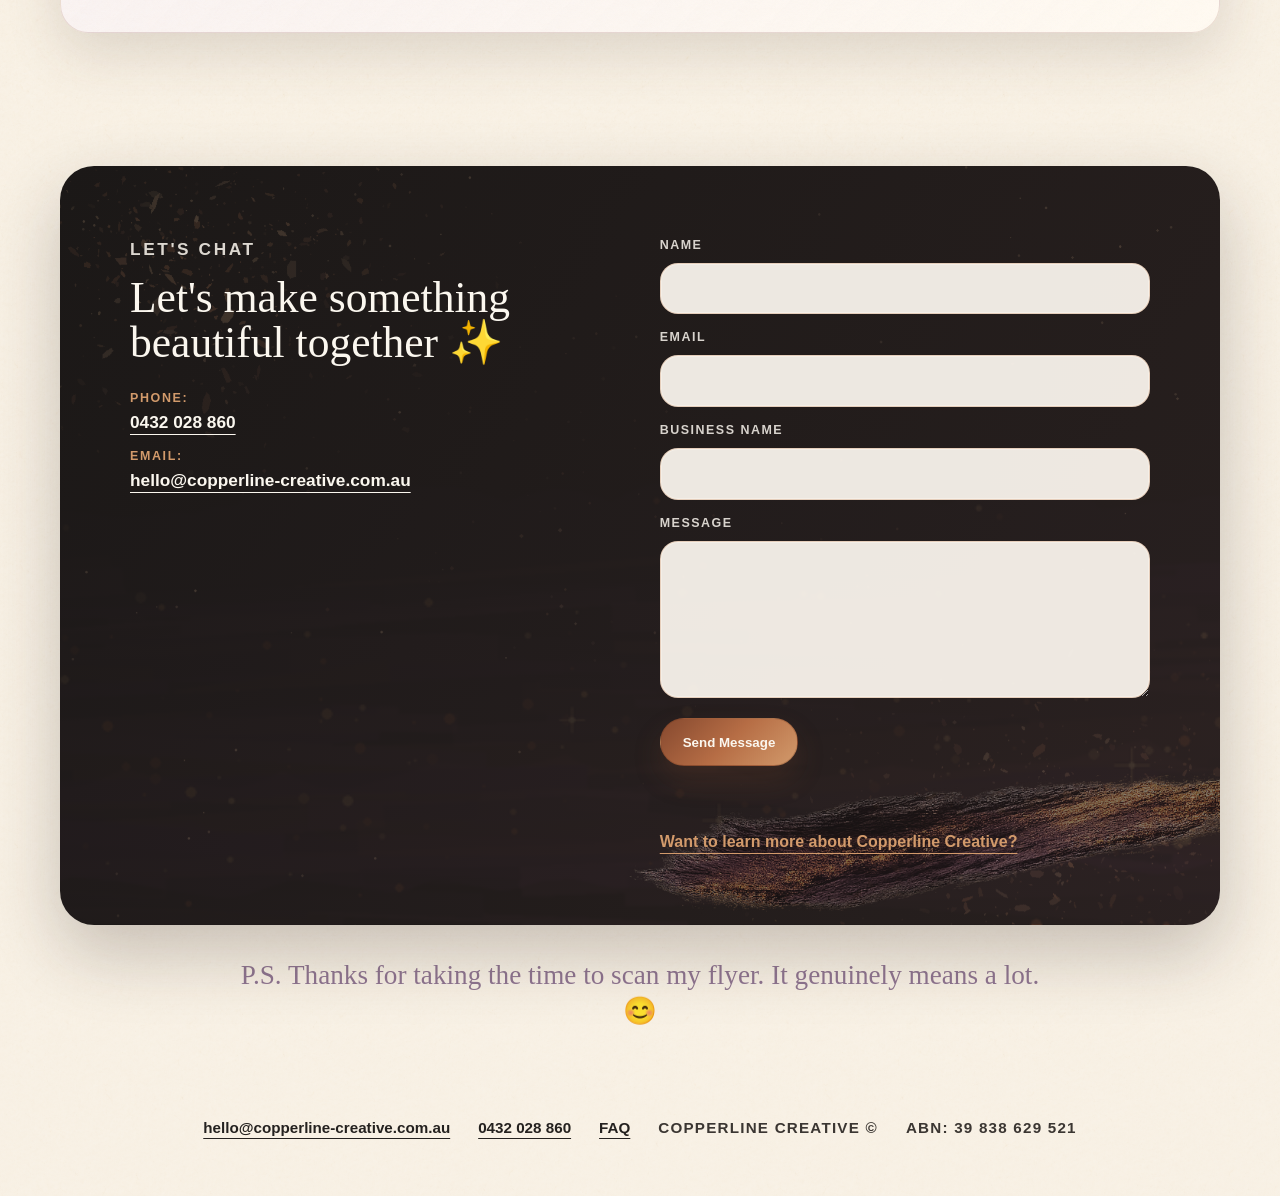
==== commit d6cf3b62: "add flyer contact form integration" ====
--- a/Copperline Creative/flyer/index.html
+++ b/Copperline Creative/flyer/index.html
@@ -11,6 +11,7 @@
     <link rel="icon" href="../Assets/brand/Favicon/favicon.ico">
     <link rel="apple-touch-icon" href="../Assets/brand/Favicon/apple-touch-icon.png">
     <link rel="stylesheet" href="../styles.css?v=flyer-20260601">
+    <script src="contact-form.js" defer></script>
   </head>
   <body>
     <a class="skip-link" href="#main">Skip to content</a>
@@ -110,9 +111,9 @@
 
           <form
             class="flyer-contact-form"
-            action="mailto:hello@copperline-creative.com.au"
+            action="/api/contact"
             method="post"
-            enctype="text/plain"
+            novalidate
           >
             <label>
               <span>Name</span>
@@ -126,7 +127,12 @@
 
             <label>
               <span>Business Name</span>
-              <input type="text" name="business-name" autocomplete="organization">
+              <input type="text" name="businessName" autocomplete="organization">
+            </label>
+
+            <label class="flyer-form-honeypot" aria-hidden="true">
+              <span>Company</span>
+              <input type="text" name="company" tabindex="-1" autocomplete="off">
             </label>
 
             <label>
@@ -135,6 +141,7 @@
             </label>
 
             <button class="button" type="submit">Send Message</button>
+            <p class="flyer-form-status" role="status" aria-live="polite"></p>
 
             <a class="flyer-learn-more-link" href="../index.html">
               Want to learn more about Copperline Creative?
--- a/Copperline Creative/styles.css
+++ b/Copperline Creative/styles.css
@@ -1220,10 +1220,40 @@
   outline-offset: 2px;
 }
 
+.flyer-contact-form button:disabled {
+  cursor: wait;
+  opacity: 0.72;
+  transform: none;
+}
+
 .flyer-contact-form .button {
   width: fit-content;
   margin-top: 6px;
   cursor: pointer;
+}
+
+.flyer-form-honeypot {
+  position: absolute;
+  left: -9999px;
+  width: 1px;
+  height: 1px;
+  overflow: hidden;
+}
+
+.flyer-form-status {
+  min-height: 1.6em;
+  margin: 0;
+  color: rgba(251, 247, 239, 0.86);
+  font-size: 0.96rem;
+  font-weight: 800;
+}
+
+.flyer-form-status[data-status="success"] {
+  color: var(--bronze);
+}
+
+.flyer-form-status[data-status="error"] {
+  color: #f0b2a2;
 }
 
 .flyer-learn-more-link {
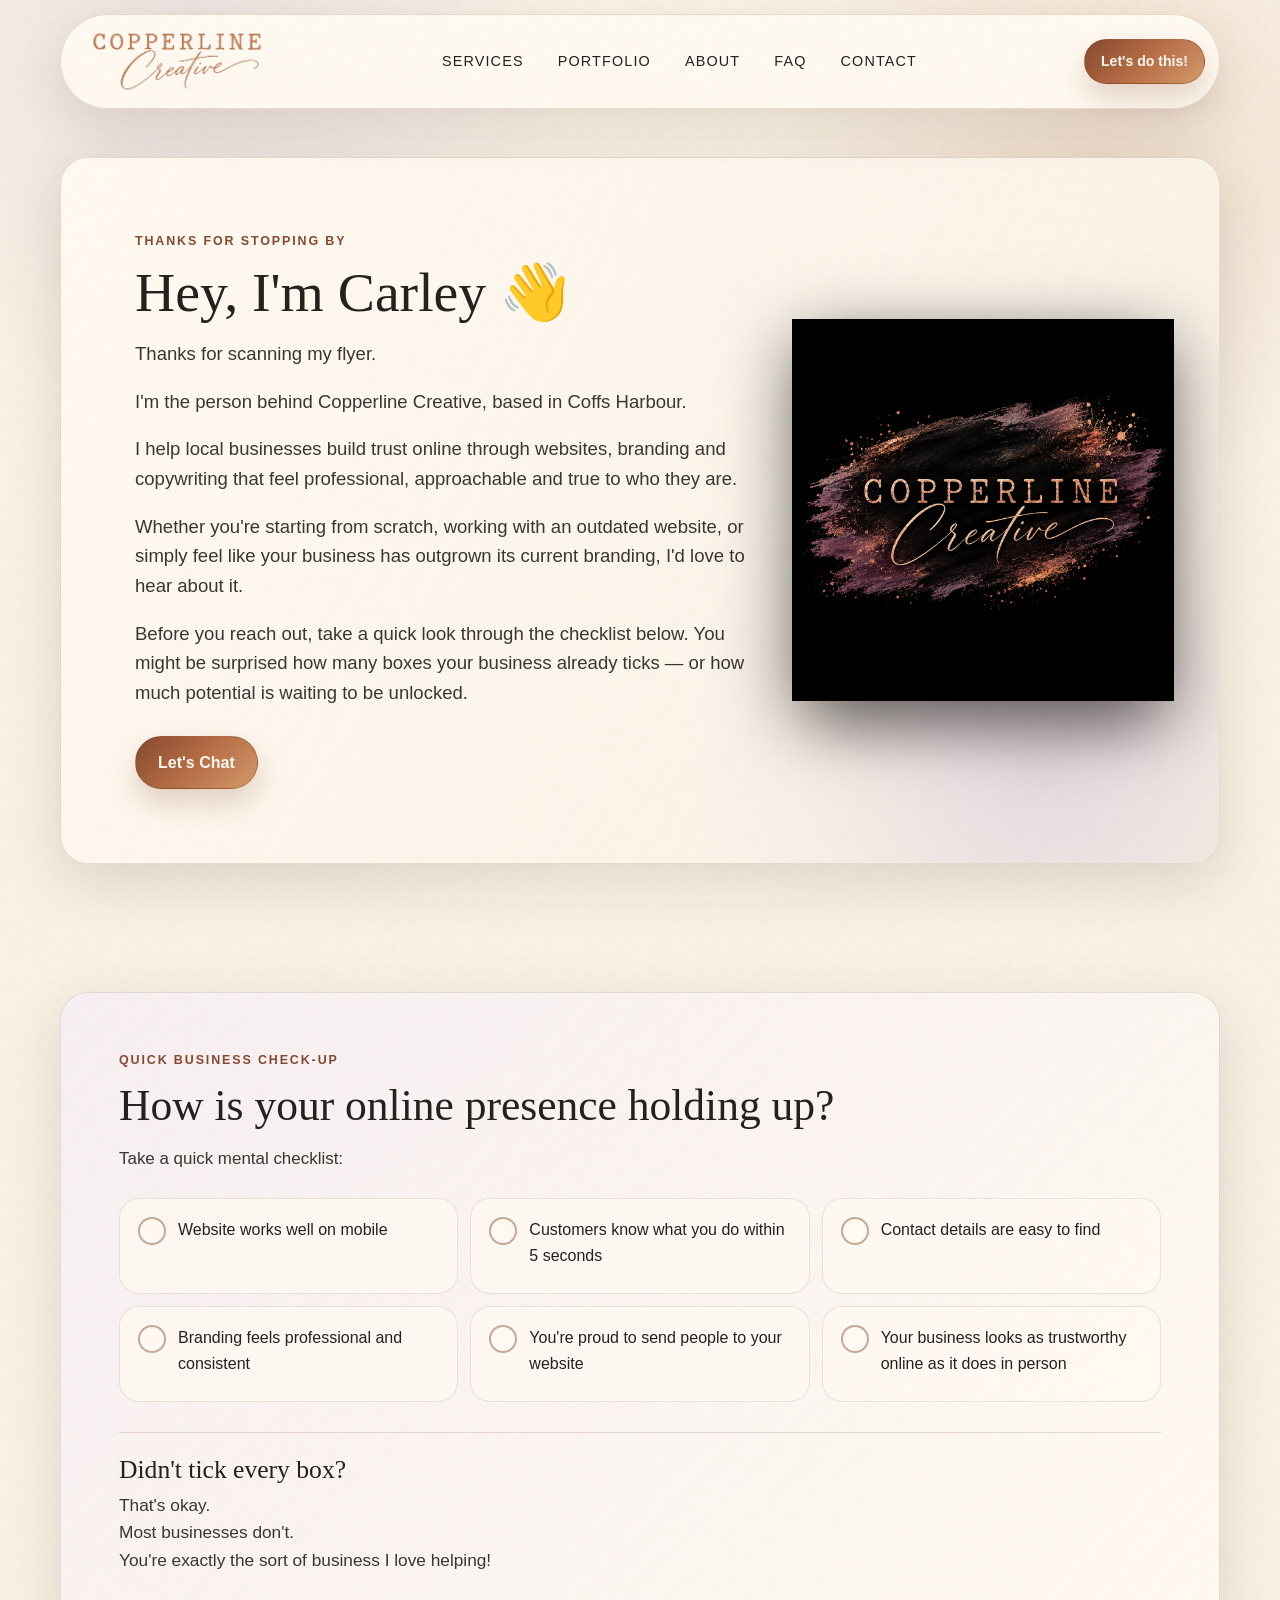
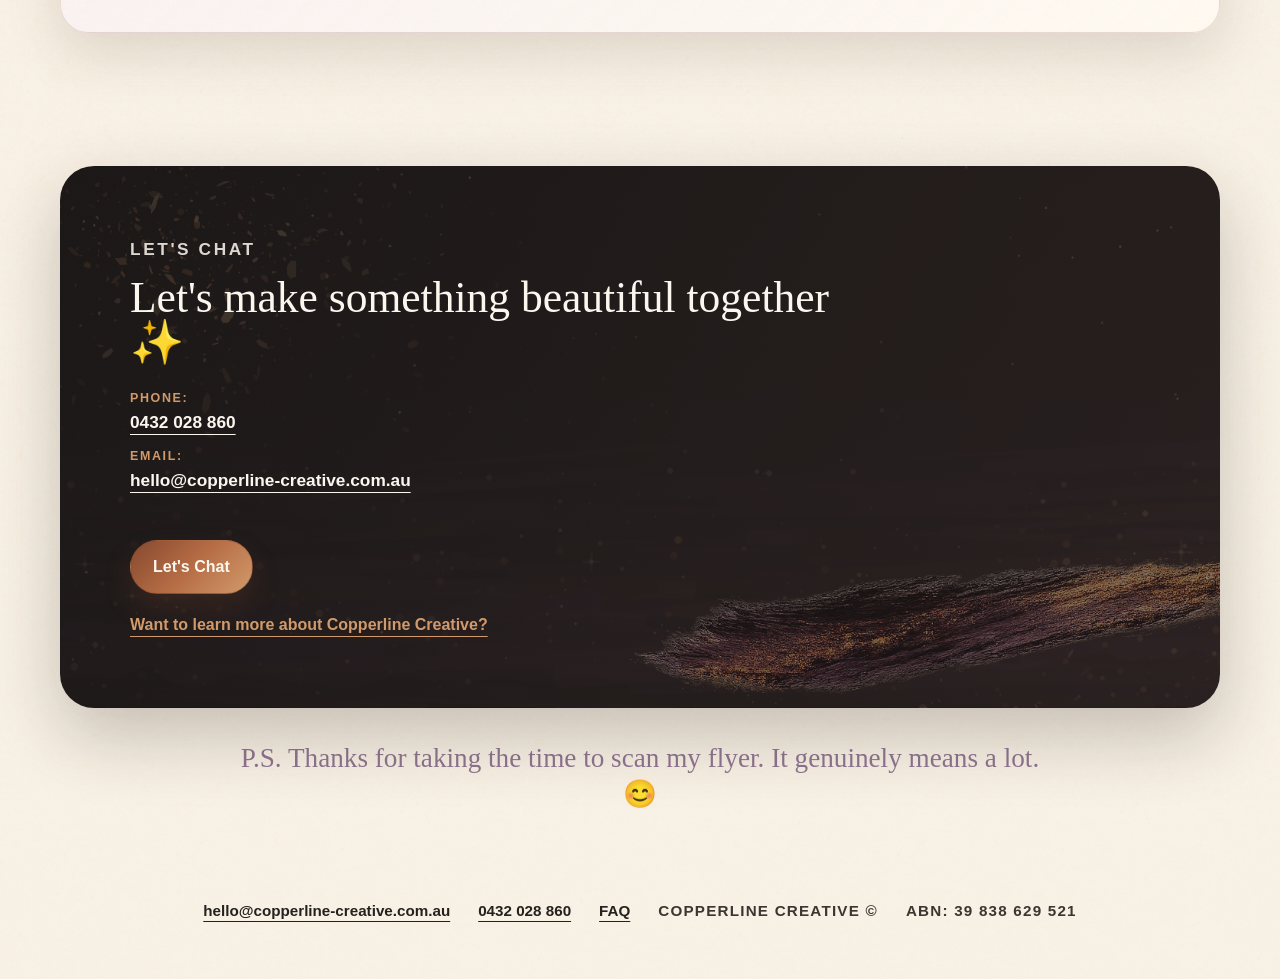
==== commit f8610742: "Conform-the-forms" ====
--- a/Copperline Creative/flyer/index.html
+++ b/Copperline Creative/flyer/index.html
@@ -11,7 +11,7 @@
     <link rel="icon" href="../Assets/brand/Favicon/favicon.ico">
     <link rel="apple-touch-icon" href="../Assets/brand/Favicon/apple-touch-icon.png">
     <link rel="stylesheet" href="../styles.css?v=flyer-20260601">
-    <script src="contact-form.js" defer></script>
+    <script src="../contact-modal.js" defer></script>
   </head>
   <body>
     <a class="skip-link" href="#main">Skip to content</a>
@@ -33,7 +33,14 @@
           <a href="#contact">Contact</a>
         </div>
 
-        <a class="button button-small" href="#contact">Let's do this!</a>
+        <a
+          class="button button-small"
+          href="#contact-modal"
+          data-contact-modal-open
+          data-contact-cta="Flyer header Let's do this"
+        >
+          Let's do this!
+        </a>
       </nav>
     </header>
 
@@ -54,7 +61,14 @@
               Whether you're starting from scratch, working with an outdated website, or simply feel like your business has outgrown its current branding, I'd love to hear about it.
             </p>
             <p>Before you reach out, take a quick look through the checklist below. You might be surprised how many boxes your business already ticks — or how much potential is waiting to be unlocked.</p>
-            <a class="button" href="#contact">Let's Chat</a>
+            <a
+              class="button"
+              href="#contact-modal"
+              data-contact-modal-open
+              data-contact-cta="Flyer hero Let's Chat"
+            >
+              Let's Chat
+            </a>
           </div>
 
           <div class="flyer-hero-mark" aria-label="Copperline Creative logo">
@@ -75,12 +89,36 @@
           </div>
 
           <div class="flyer-check-grid" aria-label="Online presence checklist">
-            <p><span aria-hidden="true"></span> Website works well on mobile</p>
-            <p><span aria-hidden="true"></span> Customers know what you do within 5 seconds</p>
-            <p><span aria-hidden="true"></span> Contact details are easy to find</p>
-            <p><span aria-hidden="true"></span> Branding feels professional and consistent</p>
-            <p><span aria-hidden="true"></span> You're proud to send people to your website</p>
-            <p><span aria-hidden="true"></span> Your business looks as trustworthy online as it does in person</p>
+            <label class="flyer-check-item">
+              <input type="checkbox" name="onlinePresenceCheck" value="mobile">
+              <span class="flyer-check-marker" aria-hidden="true"></span>
+              <span>Website works well on mobile</span>
+            </label>
+            <label class="flyer-check-item">
+              <input type="checkbox" name="onlinePresenceCheck" value="five-seconds">
+              <span class="flyer-check-marker" aria-hidden="true"></span>
+              <span>Customers know what you do within 5 seconds</span>
+            </label>
+            <label class="flyer-check-item">
+              <input type="checkbox" name="onlinePresenceCheck" value="contact-details">
+              <span class="flyer-check-marker" aria-hidden="true"></span>
+              <span>Contact details are easy to find</span>
+            </label>
+            <label class="flyer-check-item">
+              <input type="checkbox" name="onlinePresenceCheck" value="consistent-branding">
+              <span class="flyer-check-marker" aria-hidden="true"></span>
+              <span>Branding feels professional and consistent</span>
+            </label>
+            <label class="flyer-check-item">
+              <input type="checkbox" name="onlinePresenceCheck" value="proud-to-share">
+              <span class="flyer-check-marker" aria-hidden="true"></span>
+              <span>You're proud to send people to your website</span>
+            </label>
+            <label class="flyer-check-item">
+              <input type="checkbox" name="onlinePresenceCheck" value="trustworthy-online">
+              <span class="flyer-check-marker" aria-hidden="true"></span>
+              <span>Your business looks as trustworthy online as it does in person</span>
+            </label>
           </div>
 
           <div class="flyer-check-note">
@@ -107,46 +145,22 @@
                 <a href="mailto:hello@copperline-creative.com.au">hello@copperline-creative.com.au</a>
               </p>
             </div>
-          </div>
-
-          <form
-            class="flyer-contact-form"
-            action="/api/contact"
-            method="post"
-            novalidate
-          >
-            <label>
-              <span>Name</span>
-              <input type="text" name="name" autocomplete="name" required>
-            </label>
-
-            <label>
-              <span>Email</span>
-              <input type="email" name="email" autocomplete="email" required>
-            </label>
-
-            <label>
-              <span>Business Name</span>
-              <input type="text" name="businessName" autocomplete="organization">
-            </label>
-
-            <label class="flyer-form-honeypot" aria-hidden="true">
-              <span>Company</span>
-              <input type="text" name="company" tabindex="-1" autocomplete="off">
-            </label>
-
-            <label>
-              <span>Message</span>
-              <textarea name="message" rows="5" required></textarea>
-            </label>
-
-            <button class="button" type="submit">Send Message</button>
-            <p class="flyer-form-status" role="status" aria-live="polite"></p>
+
+            <div class="flyer-contact-actions">
+              <a
+                class="button"
+                href="#contact-modal"
+                data-contact-modal-open
+                data-contact-cta="Flyer contact box Let's Chat"
+              >
+                Let's Chat
+              </a>
+            </div>
 
             <a class="flyer-learn-more-link" href="../index.html">
               Want to learn more about Copperline Creative?
             </a>
-          </form>
+          </div>
 
           <img
             class="contact-smear"
@@ -177,5 +191,98 @@
         <span>ABN: 39 838 629 521</span>
       </div>
     </footer>
+
+    <div
+      id="contact-modal"
+      class="contact-modal"
+      data-contact-modal
+      role="dialog"
+      aria-modal="true"
+      aria-labelledby="contact-modal-heading"
+      hidden
+    >
+      <div class="contact-modal-card" role="document">
+        <button
+          class="contact-modal-close"
+          type="button"
+          aria-label="Close contact form"
+          data-contact-modal-close
+        >
+          ×
+        </button>
+
+        <div class="contact-modal-copy">
+          <p class="eyebrow">Let's chat</p>
+          <h2 id="contact-modal-heading">Tell me what you're dreaming up.</h2>
+          <p>
+            Share a few details and I'll come back to you with the next best step.
+          </p>
+        </div>
+
+        <form class="contact-modal-form" action="/api/contact" method="post" novalidate>
+          <input type="hidden" name="leadSource" value="Flyer landing page">
+          <input type="hidden" name="pagePath" value="/flyer/">
+          <input type="hidden" name="ctaLabel" value="Flyer contact modal">
+
+          <label>
+            <span>Name</span>
+            <input type="text" name="name" autocomplete="name" required>
+          </label>
+
+          <label>
+            <span>Email</span>
+            <input type="email" name="email" autocomplete="email" required>
+          </label>
+
+          <label>
+            <span>Phone</span>
+            <input type="tel" name="phone" autocomplete="tel">
+          </label>
+
+          <label>
+            <span>Business name</span>
+            <input type="text" name="businessName" autocomplete="organization">
+          </label>
+
+          <fieldset class="contact-modal-options">
+            <legend>Project type</legend>
+            <label>
+              <input type="checkbox" name="projectType" value="Website">
+              <span>Website</span>
+            </label>
+            <label>
+              <input type="checkbox" name="projectType" value="Logo & Branding">
+              <span>Logo &amp; Branding</span>
+            </label>
+            <label>
+              <input type="checkbox" name="projectType" value="Copywriting">
+              <span>Copywriting</span>
+            </label>
+            <label>
+              <input type="checkbox" name="projectType" value="Not sure yet">
+              <span>Not sure yet</span>
+            </label>
+          </fieldset>
+
+          <label class="flyer-form-honeypot" aria-hidden="true">
+            <span>Company</span>
+            <input type="text" name="company" tabindex="-1" autocomplete="off">
+          </label>
+
+          <label>
+            <span>Message</span>
+            <textarea name="message" rows="5" required></textarea>
+          </label>
+
+          <button class="button" type="submit">Send Message</button>
+          <p class="contact-modal-status" role="status" aria-live="polite"></p>
+        </form>
+
+        <div class="contact-modal-success" tabindex="-1" hidden>
+          <h3>Thanks — your message has been sent. I’ll be in touch soon.</h3>
+          <button class="button" type="button" data-contact-modal-close>Close</button>
+        </div>
+      </div>
+    </div>
   </body>
 </html>
--- a/Copperline Creative/styles.css
+++ b/Copperline Creative/styles.css
@@ -932,6 +932,233 @@
   text-underline-offset: 0.35em;
 }
 
+body.modal-open {
+  overflow: hidden;
+}
+
+.contact-modal[hidden] {
+  display: none;
+}
+
+.contact-modal {
+  position: fixed;
+  inset: 0;
+  z-index: 30;
+  display: grid;
+  place-items: center;
+  padding: clamp(18px, 4vw, 34px);
+  background: rgba(20, 17, 15, 0.56);
+  backdrop-filter: blur(8px);
+}
+
+.contact-modal-card {
+  position: relative;
+  width: min(720px, 100%);
+  max-height: min(92vh, 860px);
+  overflow-y: auto;
+  padding: clamp(26px, 4.6vw, 46px);
+  border: 1px solid rgba(134, 73, 47, 0.2);
+  border-radius: var(--radius-lg);
+  background:
+    linear-gradient(rgba(255, 250, 242, 0.94), rgba(247, 240, 229, 0.9)),
+    url("Assets/textures/warm-paper-texture-card.png");
+  background-size: cover;
+  box-shadow: 0 34px 90px rgba(17, 13, 11, 0.36);
+}
+
+.contact-modal-card::before {
+  position: absolute;
+  right: -28%;
+  top: -32%;
+  width: min(520px, 72vw);
+  aspect-ratio: 1 / 1;
+  pointer-events: none;
+  content: "";
+  background: radial-gradient(circle, rgba(215, 197, 218, 0.42), transparent 68%);
+}
+
+.contact-modal-close {
+  position: absolute;
+  top: 18px;
+  right: 18px;
+  z-index: 2;
+  width: 42px;
+  height: 42px;
+  display: grid;
+  place-items: center;
+  border: 1px solid rgba(134, 73, 47, 0.2);
+  border-radius: 999px;
+  color: var(--charcoal);
+  background: rgba(255, 250, 242, 0.82);
+  box-shadow: 0 12px 28px rgba(76, 54, 43, 0.12);
+  cursor: pointer;
+  font-size: 1.45rem;
+  line-height: 1;
+}
+
+.contact-modal-copy,
+.contact-modal-form,
+.contact-modal-success {
+  position: relative;
+  z-index: 1;
+}
+
+.contact-modal-copy {
+  max-width: 580px;
+  padding-right: 36px;
+}
+
+.contact-modal-copy p:not(.eyebrow) {
+  margin: 14px 0 0;
+  font-size: 1.02rem;
+}
+
+.contact-modal-form {
+  display: grid;
+  grid-template-columns: repeat(2, minmax(0, 1fr));
+  gap: 14px;
+  margin-top: 24px;
+}
+
+.contact-modal-form label,
+.contact-modal-options {
+  min-width: 0;
+}
+
+.contact-modal-form label {
+  display: grid;
+  gap: 7px;
+}
+
+.contact-modal-form label span,
+.contact-modal-options legend {
+  color: var(--copper-deep);
+  font-size: 0.76rem;
+  font-weight: 900;
+  letter-spacing: 0.12em;
+  text-transform: uppercase;
+}
+
+.contact-modal-form input,
+.contact-modal-form textarea {
+  width: 100%;
+  border: 1px solid rgba(134, 73, 47, 0.2);
+  border-radius: 16px;
+  color: var(--charcoal);
+  background: rgba(255, 250, 242, 0.88);
+  box-shadow: inset 0 0 0 1px rgba(255, 250, 242, 0.5);
+  font: inherit;
+}
+
+.contact-modal-form input {
+  min-height: 48px;
+  padding: 12px 14px;
+}
+
+.contact-modal-form textarea {
+  min-height: 126px;
+  padding: 14px;
+  resize: vertical;
+}
+
+.contact-modal-form textarea,
+.contact-modal-options,
+.contact-modal-form button,
+.contact-modal-status {
+  grid-column: 1 / -1;
+}
+
+.contact-modal-options {
+  display: grid;
+  grid-template-columns: repeat(2, minmax(0, 1fr));
+  gap: 10px;
+  margin: 2px 0 0;
+  padding: 16px;
+  border: 1px solid rgba(134, 73, 47, 0.16);
+  border-radius: 18px;
+  background: rgba(255, 250, 242, 0.52);
+}
+
+.contact-modal-options legend {
+  padding: 0 8px;
+}
+
+.contact-modal-options label {
+  display: flex;
+  align-items: center;
+  gap: 9px;
+  padding: 9px 10px;
+  border-radius: 999px;
+  background: rgba(255, 250, 242, 0.64);
+}
+
+.contact-modal-options input {
+  width: 18px;
+  min-height: 18px;
+  accent-color: var(--copper-deep);
+}
+
+.contact-modal-options label span {
+  color: var(--charcoal);
+  font-size: 0.88rem;
+  letter-spacing: 0;
+  text-transform: none;
+}
+
+.contact-modal-form input:focus,
+.contact-modal-form textarea:focus,
+.contact-modal-close:focus {
+  outline: 2px solid rgba(182, 109, 69, 0.52);
+  outline-offset: 2px;
+}
+
+.contact-modal-form button {
+  width: fit-content;
+  margin-top: 4px;
+}
+
+.contact-modal-form button:disabled {
+  cursor: wait;
+  opacity: 0.72;
+  transform: none;
+}
+
+.contact-modal-status {
+  min-height: 1.5em;
+  margin: 0;
+  color: var(--charcoal-soft);
+  font-size: 0.96rem;
+  font-weight: 800;
+}
+
+.contact-modal-status[data-status="error"] {
+  color: var(--copper-deep);
+}
+
+.contact-modal-success {
+  margin-top: 26px;
+  padding: 26px;
+  border-radius: var(--radius-md);
+  color: var(--paper);
+  background:
+    linear-gradient(145deg, rgba(11, 10, 10, 0.97), rgba(44, 35, 34, 0.94)),
+    url("Assets/backgrounds/copperline-footer-background-web.png");
+  background-size: cover;
+  box-shadow: 0 18px 42px rgba(76, 54, 43, 0.18);
+}
+
+.contact-modal-success h3 {
+  margin-bottom: 10px;
+}
+
+.contact-modal-success p {
+  color: rgba(251, 247, 239, 0.84);
+}
+
+.contact-modal-success .button {
+  margin-top: 12px;
+}
+
 .flyer-hero {
   padding-top: clamp(24px, 4.5vw, 48px);
   padding-bottom: clamp(34px, 5.5vw, 66px);
@@ -966,8 +1193,7 @@
 .flyer-check-intro,
 .flyer-check-grid,
 .flyer-check-note,
-.flyer-contact-copy,
-.flyer-contact-form {
+.flyer-contact-copy {
   position: relative;
   z-index: 1;
   min-width: 0;
@@ -1052,7 +1278,7 @@
   gap: 12px;
 }
 
-.flyer-check-grid p {
+.flyer-check-item {
   min-height: 96px;
   display: flex;
   align-items: flex-start;
@@ -1063,9 +1289,24 @@
   border-radius: 20px;
   background: rgba(255, 250, 242, 0.6);
   box-shadow: inset 0 0 0 1px rgba(255, 250, 242, 0.42);
-}
-
-.flyer-check-grid span {
+  cursor: pointer;
+  transition: transform 180ms ease, border-color 180ms ease, background 180ms ease, box-shadow 180ms ease;
+}
+
+.flyer-check-item:hover {
+  transform: translateY(-2px);
+  border-color: rgba(182, 109, 69, 0.34);
+  background: rgba(255, 250, 242, 0.78);
+  box-shadow: 0 16px 34px rgba(76, 54, 43, 0.12), inset 0 0 0 1px rgba(255, 250, 242, 0.48);
+}
+
+.flyer-check-item input {
+  position: absolute;
+  opacity: 0;
+  pointer-events: none;
+}
+
+.flyer-check-marker {
   width: 28px;
   height: 28px;
   display: grid;
@@ -1075,6 +1316,37 @@
   border-radius: 999px;
   background: rgba(255, 250, 242, 0.46);
   box-shadow: inset 0 0 0 4px rgba(255, 250, 242, 0.52);
+  transition: border-color 180ms ease, background 180ms ease, box-shadow 180ms ease;
+}
+
+.flyer-check-marker::after {
+  width: 10px;
+  height: 10px;
+  border-radius: inherit;
+  content: "";
+  background: transparent;
+  transform: scale(0.4);
+  transition: background 180ms ease, transform 180ms ease;
+}
+
+.flyer-check-item input:checked + .flyer-check-marker {
+  border-color: var(--copper-deep);
+  background: rgba(182, 109, 69, 0.16);
+  box-shadow: inset 0 0 0 4px rgba(255, 250, 242, 0.72);
+}
+
+.flyer-check-item input:checked + .flyer-check-marker::after {
+  background: var(--copper-deep);
+  transform: scale(1);
+}
+
+.flyer-check-item input:focus-visible + .flyer-check-marker {
+  outline: 2px solid rgba(182, 109, 69, 0.58);
+  outline-offset: 3px;
+}
+
+.flyer-check-item input:checked ~ span:last-child {
+  color: var(--charcoal);
 }
 
 .flyer-check-note {
@@ -1142,10 +1414,7 @@
 }
 
 .flyer-contact-panel {
-  display: grid;
-  grid-template-columns: minmax(0, 0.95fr) minmax(320px, 1fr);
-  gap: clamp(28px, 5vw, 64px);
-  align-items: start;
+  display: block;
 }
 
 .flyer-contact-links {
@@ -1172,6 +1441,14 @@
   font-weight: 800;
   text-decoration-thickness: 1px;
   text-underline-offset: 0.35em;
+}
+
+.flyer-contact-actions {
+  margin-top: 26px;
+}
+
+.flyer-contact-actions .button {
+  width: fit-content;
 }
 
 .flyer-contact-form {
@@ -1257,8 +1534,9 @@
 }
 
 .flyer-learn-more-link {
+  display: inline-flex;
   width: fit-content;
-  margin-top: 10px;
+  margin-top: 18px;
   color: var(--bronze);
   font-weight: 900;
   text-decoration-thickness: 1px;
@@ -1427,6 +1705,37 @@
   .contact-panel {
     padding: 30px 20px;
     border-radius: 26px;
+  }
+
+  .contact-modal {
+    align-items: start;
+    padding: 14px;
+  }
+
+  .contact-modal-card {
+    max-height: calc(100vh - 28px);
+    padding: 28px 18px 22px;
+    border-radius: 26px;
+  }
+
+  .contact-modal-close {
+    top: 12px;
+    right: 12px;
+    width: 38px;
+    height: 38px;
+  }
+
+  .contact-modal-copy {
+    padding-right: 38px;
+  }
+
+  .contact-modal-form,
+  .contact-modal-options {
+    grid-template-columns: 1fr;
+  }
+
+  .contact-modal-form button {
+    width: 100%;
   }
 
   .faq-hero-card {
@@ -1609,7 +1918,7 @@
     border-radius: 26px;
   }
 
-  .flyer-check-grid p {
+  .flyer-check-item {
     min-height: 0;
   }
 
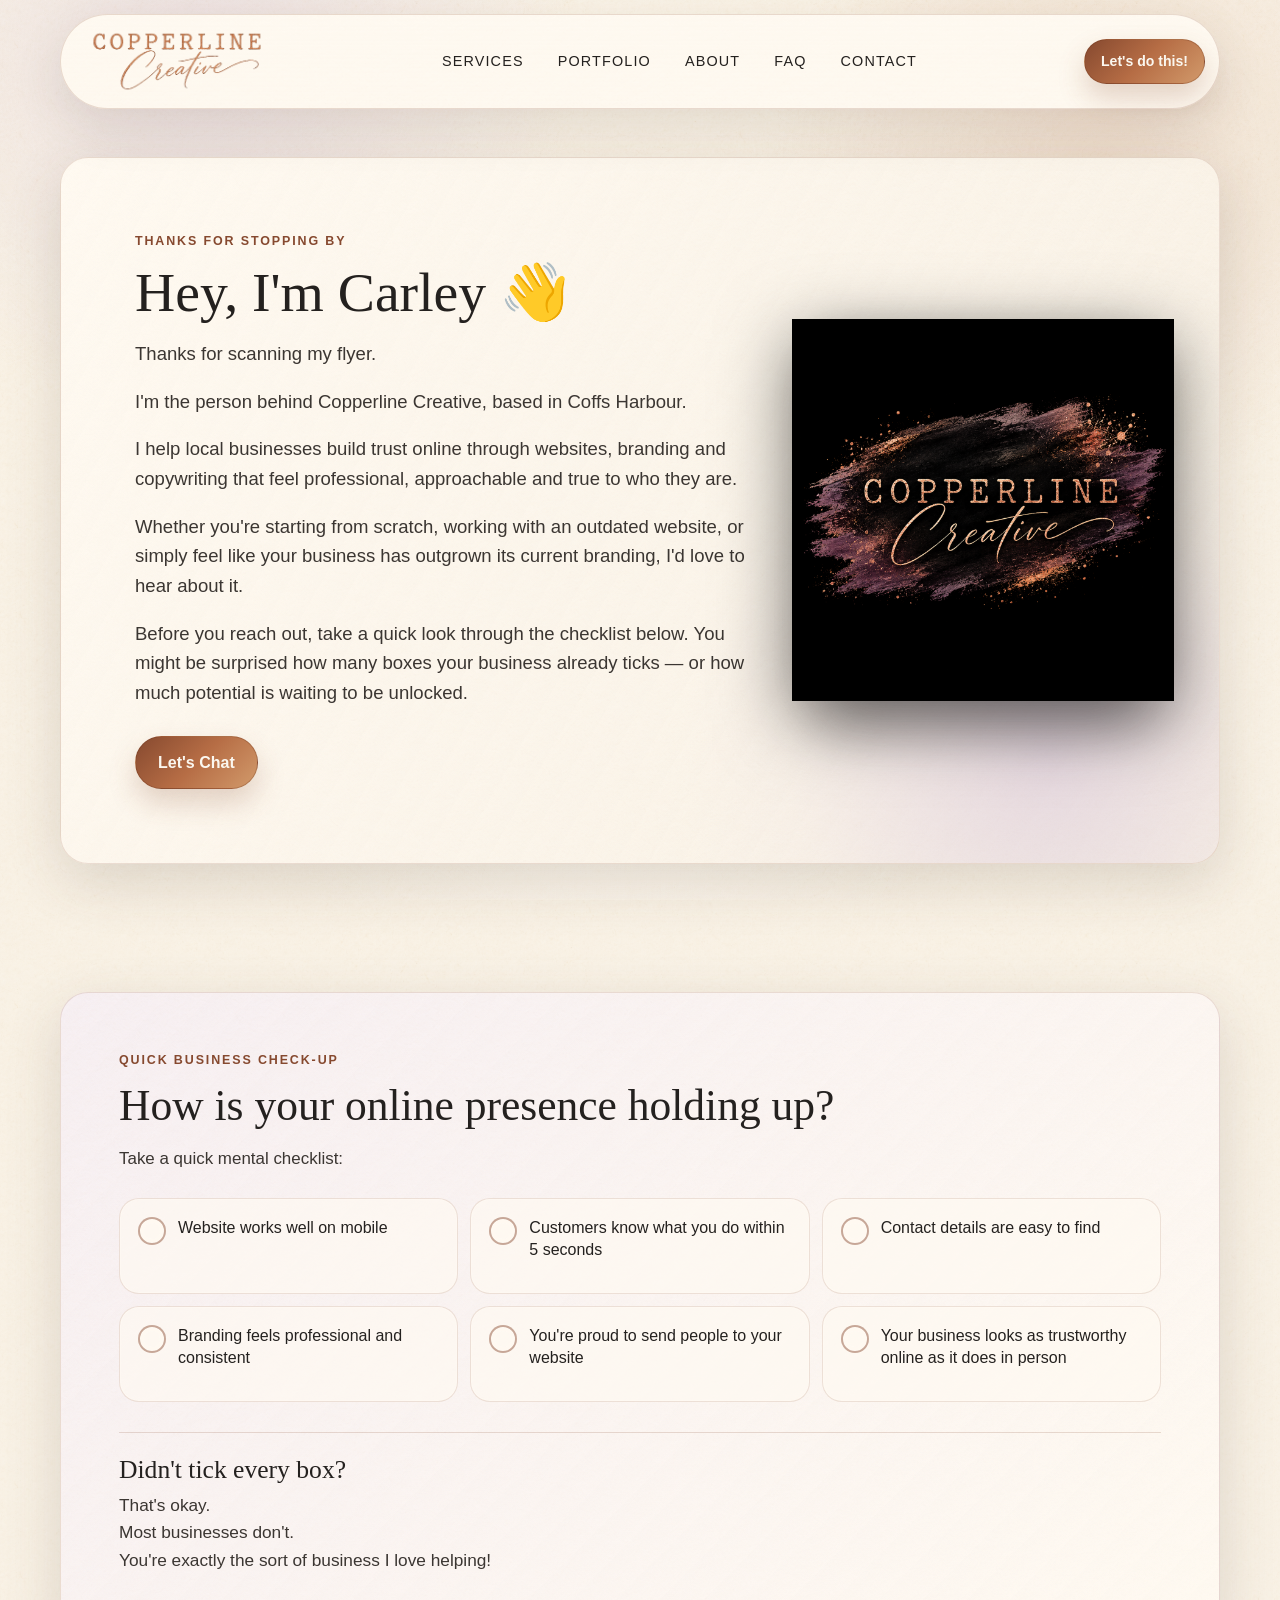
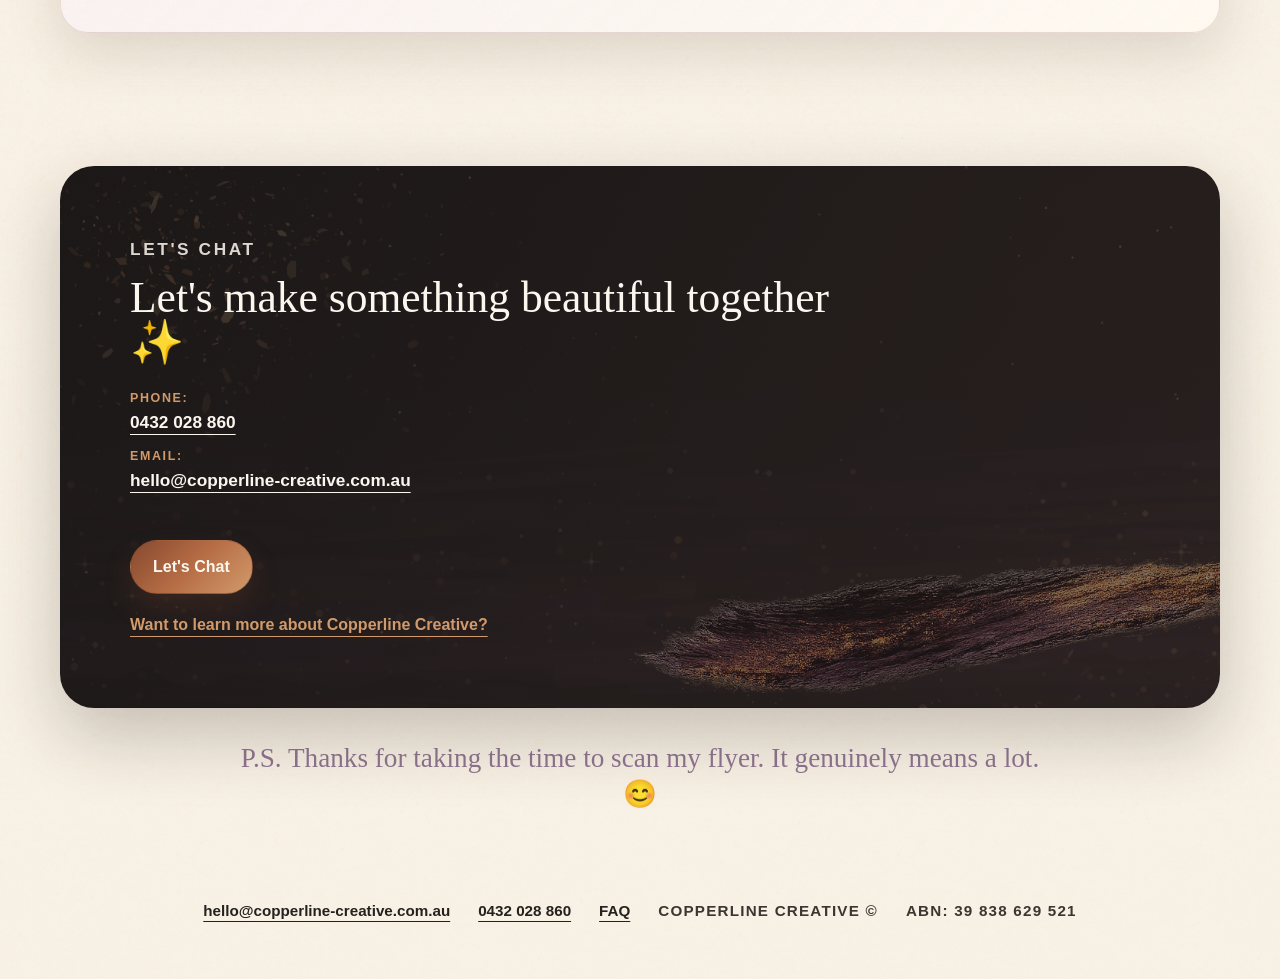
==== commit b65712b6: "mobile-layout-fix" ====
--- a/Copperline Creative/flyer/index.html
+++ b/Copperline Creative/flyer/index.html
@@ -10,7 +10,7 @@
     <title>Thanks for scanning | Copperline Creative</title>
     <link rel="icon" href="../Assets/brand/Favicon/favicon.ico">
     <link rel="apple-touch-icon" href="../Assets/brand/Favicon/apple-touch-icon.png">
-    <link rel="stylesheet" href="../styles.css?v=flyer-20260601">
+    <link rel="stylesheet" href="../styles.css?v=flyer-checklist-20260601">
     <script src="../contact-modal.js" defer></script>
   </head>
   <body>
--- a/Copperline Creative/styles.css
+++ b/Copperline Creative/styles.css
@@ -1279,6 +1279,7 @@
 }
 
 .flyer-check-item {
+  position: relative;
   min-height: 96px;
   display: flex;
   align-items: flex-start;
@@ -1302,8 +1303,19 @@
 
 .flyer-check-item input {
   position: absolute;
+  top: 18px;
+  left: 18px;
+  width: 1px;
+  height: 1px;
+  margin: 0;
+  padding: 0;
+  border: 0;
+  appearance: none;
+  -webkit-appearance: none;
   opacity: 0;
+  overflow: hidden;
   pointer-events: none;
+  clip-path: inset(50%);
 }
 
 .flyer-check-marker {
@@ -1317,6 +1329,11 @@
   background: rgba(255, 250, 242, 0.46);
   box-shadow: inset 0 0 0 4px rgba(255, 250, 242, 0.52);
   transition: border-color 180ms ease, background 180ms ease, box-shadow 180ms ease;
+}
+
+.flyer-check-item > span:last-child {
+  min-width: 0;
+  line-height: 1.35;
 }
 
 .flyer-check-marker::after {
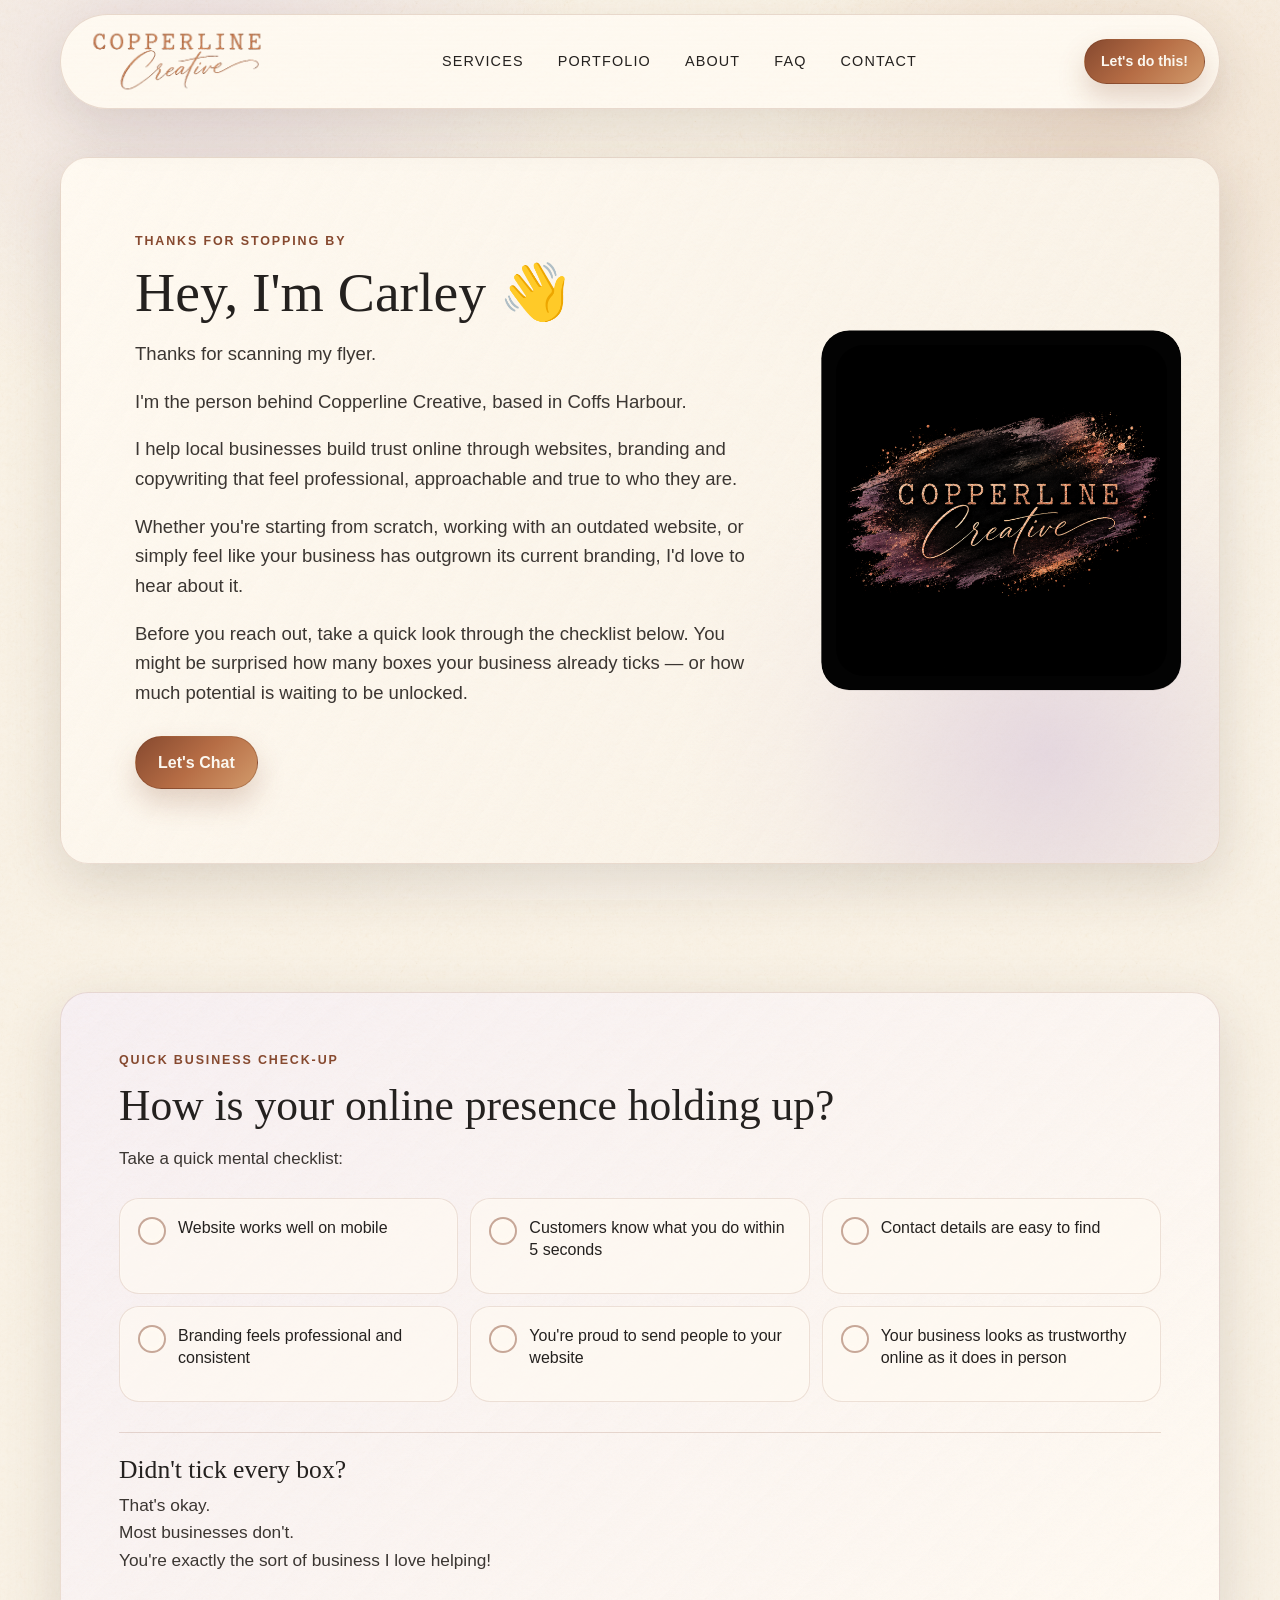
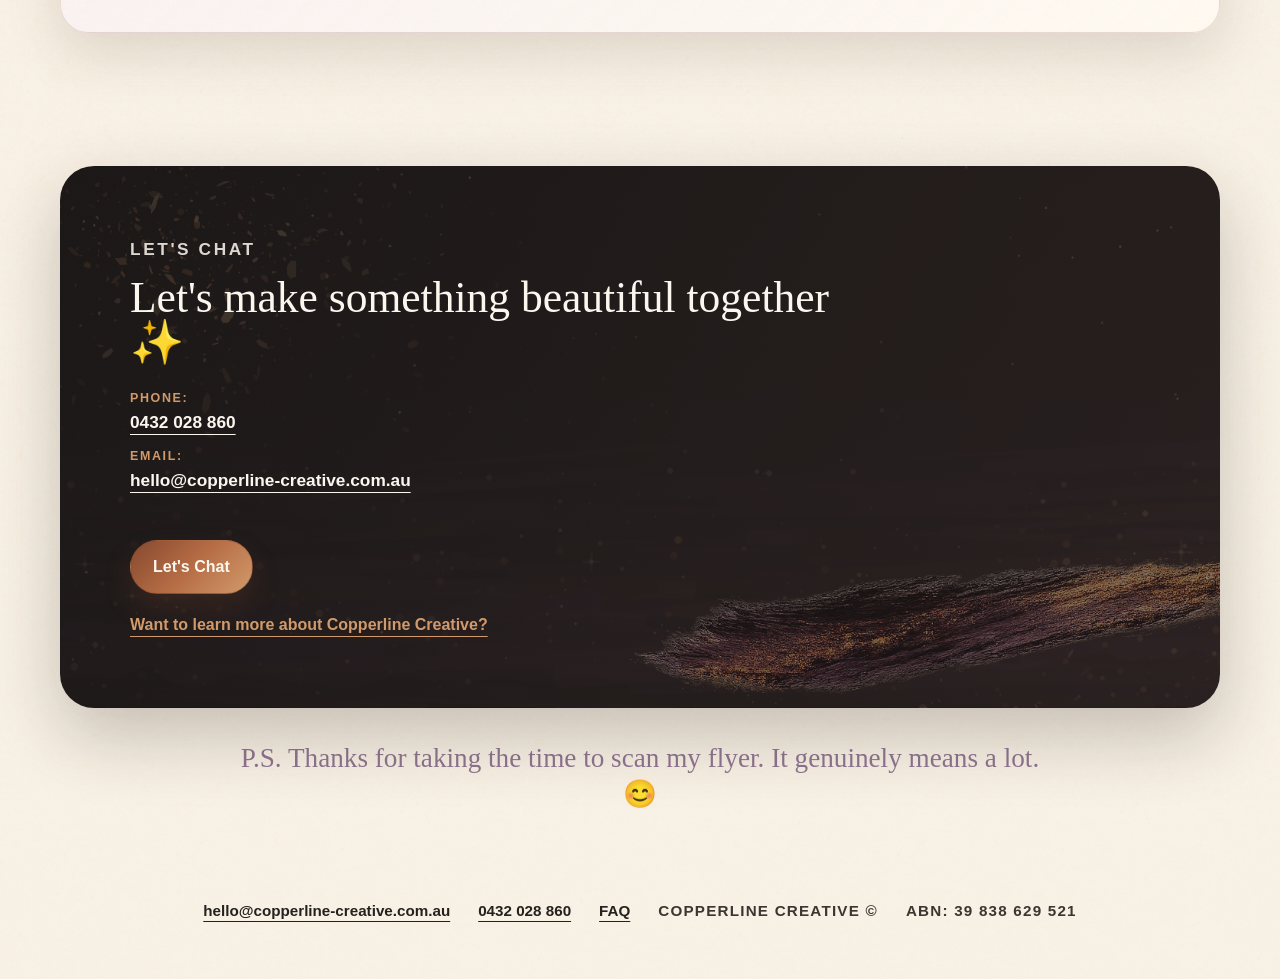
==== commit 1abbbbe1: "mobile-image-fix" ====
--- a/Copperline Creative/flyer/index.html
+++ b/Copperline Creative/flyer/index.html
@@ -10,7 +10,7 @@
     <title>Thanks for scanning | Copperline Creative</title>
     <link rel="icon" href="../Assets/brand/Favicon/favicon.ico">
     <link rel="apple-touch-icon" href="../Assets/brand/Favicon/apple-touch-icon.png">
-    <link rel="stylesheet" href="../styles.css?v=flyer-checklist-20260601">
+    <link rel="stylesheet" href="../styles.css?v=flyer-logo-card-20260601">
     <script src="../contact-modal.js" defer></script>
   </head>
   <body>
@@ -71,7 +71,7 @@
             </a>
           </div>
 
-          <div class="flyer-hero-mark" aria-label="Copperline Creative logo">
+          <div class="flyer-hero-mark flyer-logo-card" aria-label="Copperline Creative logo">
             <img
               src="../Assets/brand/logo/copperline-logo-smear-black.png"
               alt="Copperline Creative logo with black paint smear"
--- a/Copperline Creative/styles.css
+++ b/Copperline Creative/styles.css
@@ -1210,18 +1210,34 @@
 }
 
 .flyer-hero-mark {
+  position: relative;
   display: grid;
   place-items: center;
+  aspect-ratio: 1 / 1;
   min-height: 360px;
+  overflow: hidden;
   border-radius: var(--radius-lg);
   background: #030303;
   box-shadow: 0 24px 54px rgba(36, 33, 31, 0.22);
+  clip-path: inset(0 round var(--radius-lg));
+  isolation: isolate;
 }
 
 .flyer-hero-mark img {
-  width: min(440px, 118%);
-  max-width: none;
-  filter: drop-shadow(0 20px 36px rgba(0, 0, 0, 0.52));
+  display: block;
+  width: min(440px, 92%);
+  max-width: 100%;
+  height: auto;
+  border-radius: inherit;
+  object-fit: contain;
+}
+
+.flyer-logo-card::before,
+.flyer-logo-card::after,
+.flyer-logo-card img::before,
+.flyer-logo-card img::after {
+  display: none;
+  content: none;
 }
 
 .flyer-section {
@@ -1918,6 +1934,7 @@
   .flyer-hero-mark {
     min-height: 240px;
     border-radius: 24px;
+    clip-path: inset(0 round 24px);
   }
 
   .flyer-hero-mark img {
